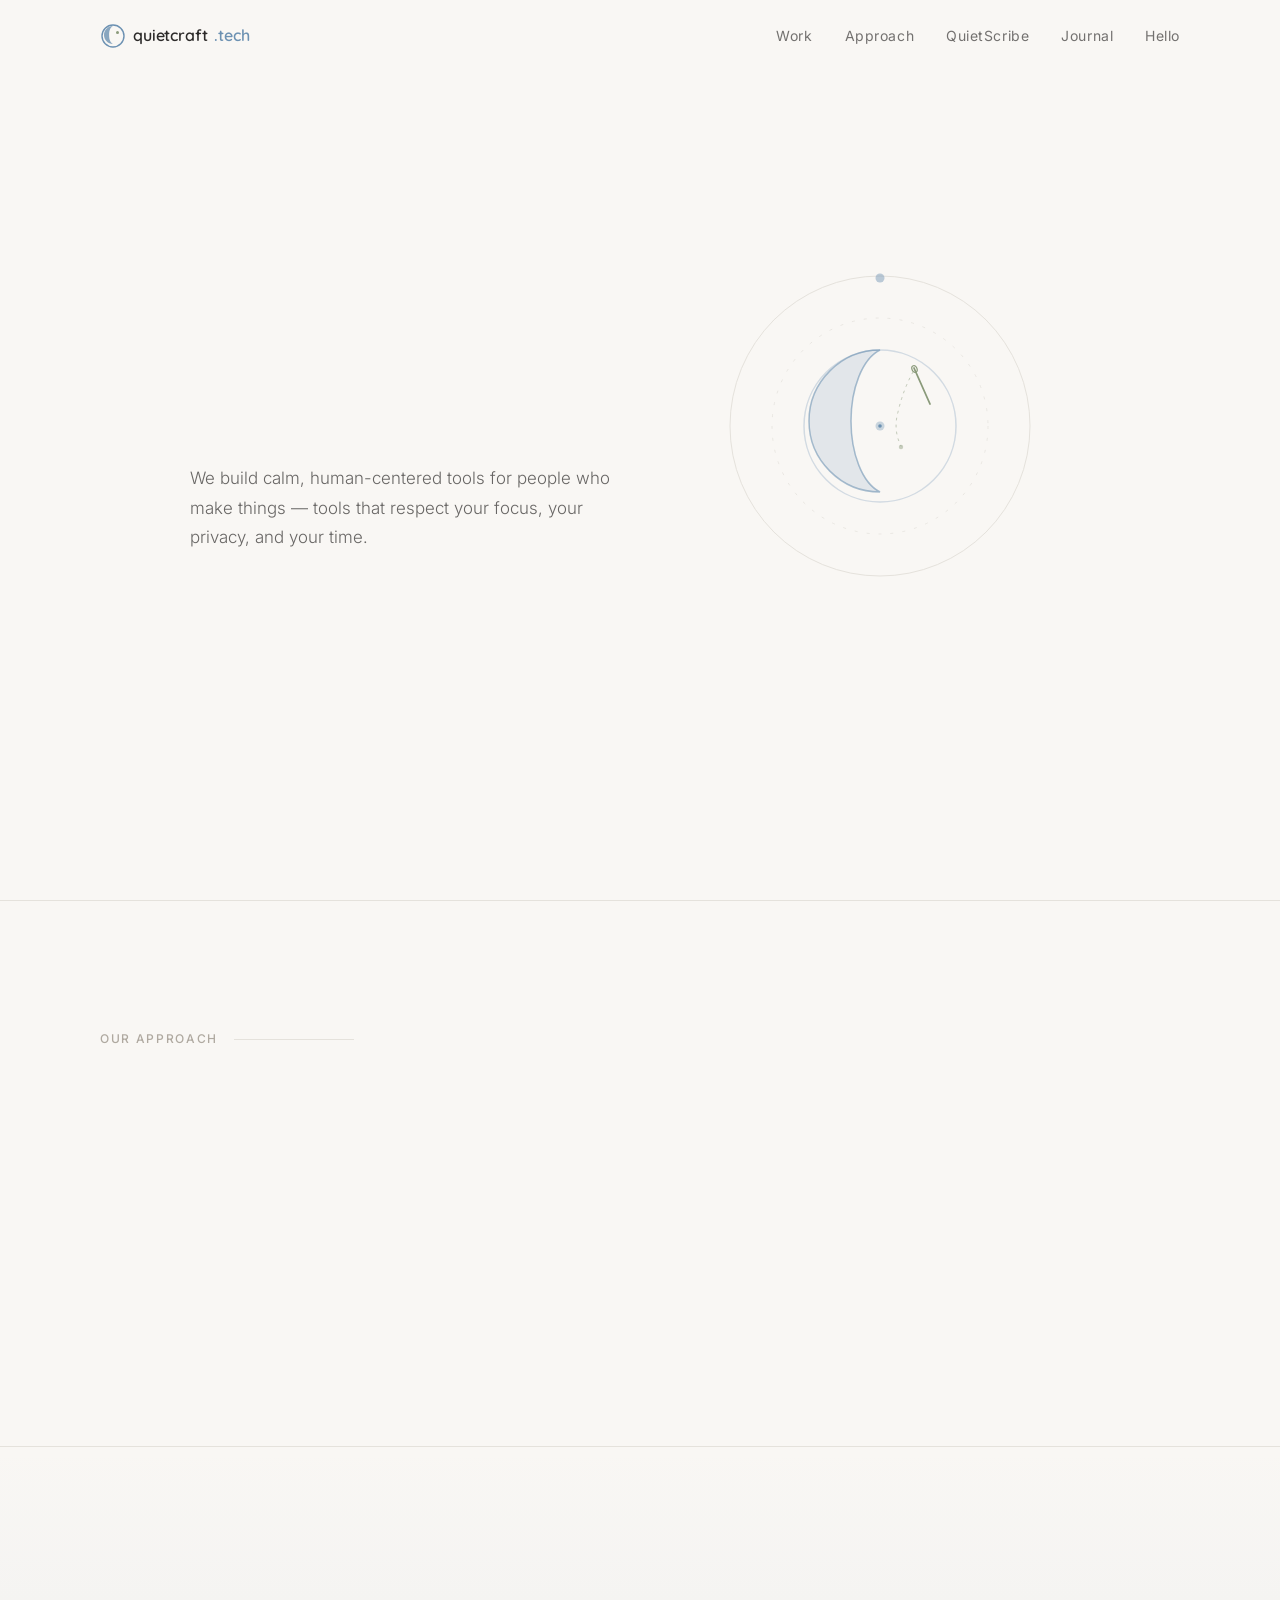
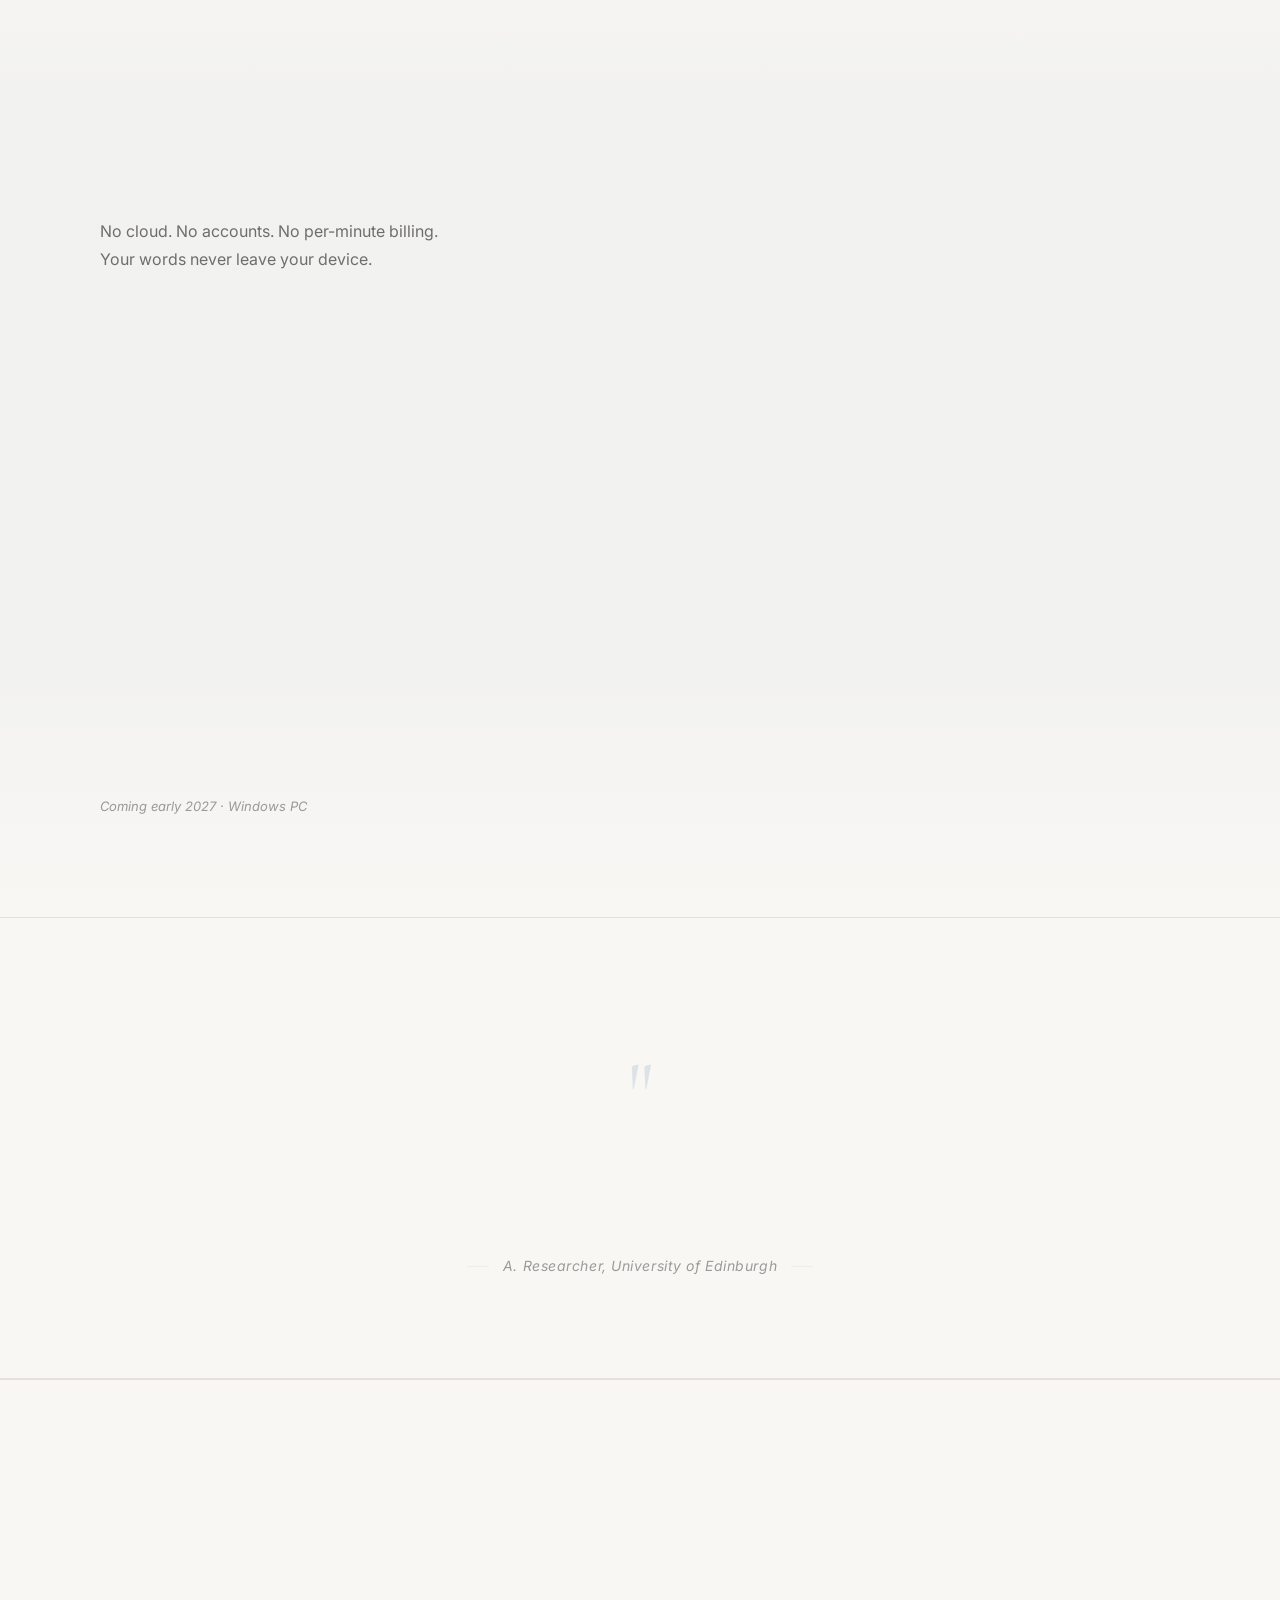
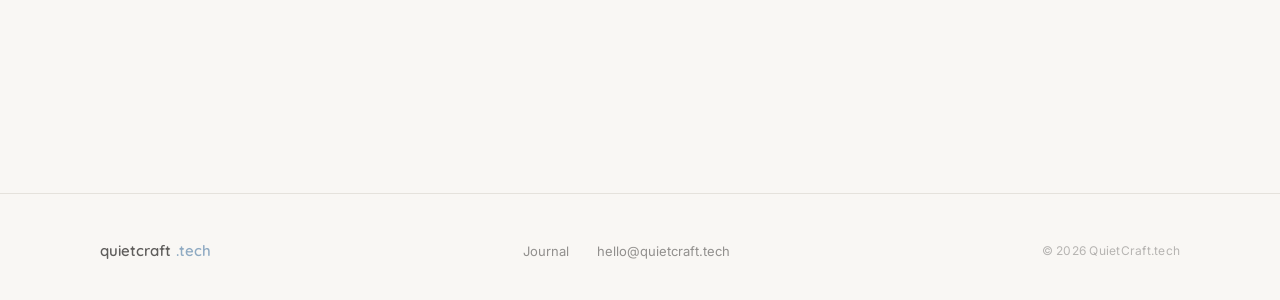
==== index.html @ 8393d5da "Initial Commit Signed-off-by: Shafquat Mahbub <mahbub.shafquat@gmail.com>" ====
<!DOCTYPE html>
<html lang="en">
<head>
  <meta charset="UTF-8">
  <meta name="viewport" content="width=device-width, initial-scale=1.0">
  <title>QuietCraft.tech — Quiet software, carefully made.</title>
  <meta name="description" content="QuietCraft builds calm, human-centered software tools. QuietScribe is our offline transcription app for privacy-focused professionals — lawyers, journalists, researchers.">
  <meta name="theme-color" content="#F9F7F4">

  <link rel="stylesheet" href="css/main.css">

  <style>
    /* ── Hero ──────────────────────────────────────── */
    .hero {
      min-height: 100svh;
      display: flex;
      align-items: center;
      padding-top: 80px;
      padding-bottom: var(--section-pad);
    }
    .hero-inner {
      display: grid;
      grid-template-columns: 1fr 1fr;
      gap: 60px;
      align-items: center;
    }
    .hero-text { max-width: 520px; }

    .hero-eyebrow {
      font-size: 0.8rem;
      font-weight: 500;
      letter-spacing: 0.13em;
      text-transform: uppercase;
      color: var(--accent-green);
      margin-bottom: 22px;
      display: flex;
      align-items: center;
      gap: 12px;
    }
    .hero-eyebrow::before {
      content: '';
      display: block;
      width: 26px;
      height: 1px;
      background: var(--accent-green);
    }
    .hero-headline {
      font-family: var(--font-head);
      font-size: clamp(2.8rem, 5vw, 4.4rem);
      font-weight: 300;
      line-height: 1.1;
      letter-spacing: -0.015em;
      margin-bottom: 22px;
    }
    .hero-headline em { font-style: italic; color: var(--accent-blue); }
    .hero-subhead {
      font-size: 1.0625rem;
      font-weight: 300;
      line-height: 1.75;
      opacity: 0.7;
      margin-bottom: 44px;
      max-width: 420px;
    }

    /* Hero visual */
    .hero-visual {
      display: flex;
      justify-content: center;
      align-items: center;
    }
    .logo-anim { width: 340px; height: 340px; }

    /* Animations */
    .anim-orbit  { animation: qc-orbit   18s linear     infinite; transform-origin: 170px 170px; }
    .anim-breathe{ animation: qc-breathe  6s ease-in-out infinite; transform-origin: 170px 170px; }
    .anim-float  { animation: qc-float    4s ease-in-out infinite; }

    @keyframes qc-orbit   { to { transform: rotate(360deg); } }
    @keyframes qc-breathe { 0%,100% { transform: scale(1);    opacity: 0.9; }
                            50%     { transform: scale(1.04); opacity: 1;   } }
    @keyframes qc-float   { 0%,100% { transform: translateY(0);   }
                            50%     { transform: translateY(-9px); } }

    @media (max-width: 920px) {
      .hero-inner     { grid-template-columns: 1fr; text-align: center; }
      .hero-text      { max-width: 100%; margin: 0 auto; }
      .hero-eyebrow   { justify-content: center; }
      .hero-subhead   { max-width: 100%; margin-left: auto; margin-right: auto; }
      .hero-visual    { order: -1; }
      .logo-anim      { width: 220px; height: 220px; }
    }

    /* ── Philosophy ─────────────────────────────── */
    .philosophy       { padding: var(--section-pad) 0; }
    .philosophy-grid  {
      display: grid;
      grid-template-columns: repeat(3, 1fr);
      gap: 60px;
    }
    .philo-item  { display: flex; flex-direction: column; gap: 18px; }
    .philo-icon  { width: 40px; height: 40px; }
    .philo-title {
      font-family: var(--font-head);
      font-size: 1.5rem;
      font-weight: 400;
      line-height: 1.2;
    }
    .philo-text  { font-size: 0.9375rem; line-height: 1.8; opacity: 0.68; }

    @media (max-width: 768px) {
      .philosophy-grid { grid-template-columns: 1fr; gap: 48px; }
    }

    /* ── Product — QuietScribe ──────────────────── */
    .product {
      padding: var(--section-pad) 0;
      background: linear-gradient(180deg, transparent,
                  rgba(108,145,178,0.05) 25%, rgba(108,145,178,0.05) 75%, transparent);
    }
    .product-inner {
      display: grid;
      grid-template-columns: 1fr 1fr;
      gap: 80px;
      align-items: start;
    }

    .product-badge {
      display: inline-flex;
      align-items: center;
      gap: 8px;
      font-size: 0.75rem;
      font-weight: 500;
      letter-spacing: 0.12em;
      text-transform: uppercase;
      color: var(--accent-blue);
      margin-bottom: 18px;
    }
    .badge-dot {
      width: 6px; height: 6px;
      border-radius: 50%;
      background: var(--accent-blue);
      animation: badge-pulse 2.5s ease-in-out infinite;
    }
    @keyframes badge-pulse {
      0%,100% { opacity:1; transform:scale(1);   }
      50%      { opacity:0.4; transform:scale(0.7); }
    }

    .product-headline {
      font-family: var(--font-head);
      font-size: clamp(1.9rem, 3.5vw, 3rem);
      font-weight: 400;
      line-height: 1.14;
      letter-spacing: -0.01em;
      margin-bottom: 16px;
    }
    .product-headline em { font-style: italic; color: var(--accent-blue); }

    .product-subhead {
      font-size: 1rem;
      line-height: 1.75;
      opacity: 0.66;
      margin-bottom: 30px;
    }

    /* Price block */
    .price-block {
      display: inline-flex;
      align-items: baseline;
      gap: 6px;
      padding: 12px 20px;
      border: 1px solid var(--border);
      background: white;
      margin-bottom: 36px;
    }
    .price-amount {
      font-family: var(--font-head);
      font-size: 2.5rem;
      font-weight: 500;
      line-height: 1;
    }
    .price-once  { font-size: 0.8125rem; opacity: 0.5; }
    .price-divider {
      width: 1px; height: 26px;
      background: var(--border);
      align-self: center;
      margin: 0 4px;
    }
    .price-unlimited { font-size: 0.8125rem; color: var(--accent-green); font-weight: 500; }

    /* Features list */
    .features-list  { display: flex; flex-direction: column; gap: 11px; margin-bottom: 40px; }
    .feature-item   {
      display: flex;
      align-items: flex-start;
      gap: 13px;
      font-size: 0.9375rem;
      line-height: 1.55;
      opacity: 0.8;
    }
    .feature-item::before {
      content: '';
      display: block;
      width: 18px; height: 18px; min-width: 18px;
      margin-top: 1px;
      background-image: url("data:image/svg+xml,%3Csvg viewBox='0 0 18 18' fill='none' xmlns='http://www.w3.org/2000/svg'%3E%3Ccircle cx='9' cy='9' r='8' stroke='%238A9A7A' stroke-width='1.2'/%3E%3Cpath d='M5.5 9L8 11.5L12.5 7' stroke='%238A9A7A' stroke-width='1.2' stroke-linecap='round' stroke-linejoin='round'/%3E%3C/svg%3E");
      background-size: contain;
      background-repeat: no-repeat;
    }

    /* CTA */
    .product-cta {
      display: inline-flex;
      align-items: center;
      gap: 10px;
      font-family: var(--font-body);
      font-size: 0.9375rem;
      font-weight: 500;
      letter-spacing: 0.02em;
      color: white;
      background: var(--accent-blue);
      border: 1.5px solid var(--accent-blue);
      padding: 14px 30px;
      cursor: pointer;
      transition: background 0.3s, box-shadow 0.3s, transform 0.2s;
    }
    .product-cta:hover {
      background: #5a7d9e;
      border-color: #5a7d9e;
      box-shadow: 0 6px 24px rgba(108,145,178,0.32);
      transform: translateY(-1px);
    }
    .product-status {
      margin-top: 14px;
      font-size: 0.8125rem;
      opacity: 0.45;
      font-style: italic;
    }

    /* Right column visual */
    .product-visual { display: flex; flex-direction: column; gap: 20px; }

    .mic-wrap { text-align: center; padding: 20px 0 8px; }

    /* App window mockup */
    .mockup-window {
      background: white;
      border: 1px solid var(--border);
      box-shadow: 0 2px 4px rgba(0,0,0,0.04), 0 20px 56px rgba(0,0,0,0.06);
      overflow: hidden;
      transition: box-shadow 0.4s;
    }
    .mockup-window:hover {
      box-shadow: 0 4px 8px rgba(0,0,0,0.05), 0 28px 72px rgba(0,0,0,0.1);
    }
    .mockup-bar {
      display: flex;
      align-items: center;
      gap: 7px;
      padding: 11px 15px;
      border-bottom: 1px solid var(--border);
      background: var(--bg);
    }
    .mdot { width: 10px; height: 10px; border-radius: 50%; }
    .mdot-r { background: #F4C4BD; }
    .mdot-y { background: #F4DCBD; }
    .mdot-g { background: #C4D9BD; }
    .mbar-title { font-size: 0.75rem; opacity: 0.45; margin: 0 auto; letter-spacing: 0.02em; }
    .mockup-body { padding: 28px; }
    .dropzone {
      border: 1.5px dashed var(--border);
      padding: 32px 16px;
      text-align: center;
      display: flex;
      flex-direction: column;
      align-items: center;
      gap: 9px;
      transition: border-color 0.3s, background 0.3s;
      cursor: default;
    }
    .dropzone:hover {
      border-color: var(--accent-blue);
      background: rgba(108,145,178,0.03);
    }
    .dz-label { font-size: 0.875rem; opacity: 0.48; }
    .dz-sub   { font-size: 0.75rem; opacity: 0.32; }
    .file-queue { margin-top: 14px; display: flex; flex-direction: column; gap: 7px; }
    .file-row {
      display: flex;
      align-items: center;
      gap: 11px;
      padding: 9px 11px;
      background: var(--bg);
      border: 1px solid var(--border);
    }
    .ficon { width: 26px; height: 26px; border-radius: 3px; flex-shrink: 0; }
    .fname { font-size: 0.8rem; opacity: 0.68; flex: 1; }
    .fstat { font-size: 0.75rem; }
    .fstat-done   { color: var(--accent-green); }
    .fstat-active { color: var(--accent-blue); }
    .fstat-queue  { color: var(--hover); }

    .for-whom-box {
      padding: 18px 22px;
      border: 1px solid var(--border);
      background: white;
    }
    .for-whom-label {
      font-size: 0.72rem;
      font-weight: 500;
      letter-spacing: 0.1em;
      text-transform: uppercase;
      color: var(--hover);
      margin-bottom: 9px;
    }
    .for-whom-text { font-size: 0.9rem; line-height: 1.7; opacity: 0.68; }

    @media (max-width: 920px) {
      .product-inner  { grid-template-columns: 1fr; gap: 56px; }
      .product-visual { order: -1; }
    }

    /* ── Testimonial ─────────────────────────────── */
    .testimonial       { padding: var(--section-pad) 0; text-align: center; }
    .testimonial-inner { max-width: 700px; margin: 0 auto; }
    .tq-open {
      font-family: var(--font-head);
      font-size: 5.5rem;
      line-height: 0.45;
      color: var(--accent-blue);
      opacity: 0.2;
      display: block;
      margin-bottom: 8px;
    }
    .tq-quote {
      font-family: var(--font-head);
      font-size: clamp(1.5rem, 3.2vw, 2.25rem);
      font-weight: 300;
      font-style: italic;
      line-height: 1.45;
      letter-spacing: 0.01em;
      margin-bottom: 28px;
    }
    .tq-attr {
      font-size: 0.875rem;
      opacity: 0.45;
      letter-spacing: 0.04em;
      display: flex;
      align-items: center;
      justify-content: center;
      gap: 14px;
    }
    .tq-attr::before, .tq-attr::after {
      content: '';
      display: block;
      width: 22px;
      height: 1px;
      background: var(--border);
    }

    /* ── Waitlist section ────────────────────────── */
    .waitlist { padding: var(--section-pad) 0; border-top: 1px solid var(--border); }
    .waitlist-inner {
      display: grid;
      grid-template-columns: 1fr 1fr;
      gap: 80px;
      align-items: center;
    }
    .waitlist-headline {
      font-family: var(--font-head);
      font-size: clamp(1.8rem, 3vw, 2.7rem);
      font-weight: 400;
      line-height: 1.18;
      margin-bottom: 14px;
    }
    .waitlist-sub { font-size: 0.9375rem; line-height: 1.75; opacity: 0.62; }

    .waitlist-form { display: flex; flex-direction: column; gap: 11px; }
    .form-row      { display: flex; }
    .wl-input {
      flex: 1;
      font-family: var(--font-body);
      font-size: 0.9375rem;
      padding: 13px 18px;
      border: 1.5px solid var(--border);
      border-right: none;
      background: white;
      color: var(--text);
      outline: none;
      transition: border-color 0.3s;
      -webkit-appearance: none;
    }
    .wl-input::placeholder { color: var(--hover); }
    .wl-input:focus        { border-color: var(--accent-blue); }
    .wl-btn {
      font-family: var(--font-body);
      font-size: 0.9375rem;
      font-weight: 500;
      letter-spacing: 0.02em;
      padding: 13px 22px;
      background: var(--text);
      color: var(--bg);
      border: 1.5px solid var(--text);
      cursor: pointer;
      white-space: nowrap;
      transition: background 0.3s, border-color 0.3s;
    }
    .wl-btn:hover { background: var(--accent-blue); border-color: var(--accent-blue); }
    .form-note    { font-size: 0.8125rem; opacity: 0.42; font-style: italic; }

    @media (max-width: 768px) {
      .waitlist-inner { grid-template-columns: 1fr; gap: 36px; }
      .form-row       { flex-direction: column; }
      .wl-input       { border-right: 1.5px solid var(--border); border-bottom: none; }
    }

    /* ── Modal ───────────────────────────────────── */
    .modal-overlay {
      position: fixed;
      inset: 0;
      background: rgba(44, 42, 41, 0.52);
      backdrop-filter: blur(5px);
      -webkit-backdrop-filter: blur(5px);
      z-index: 2000;
      display: flex;
      align-items: center;
      justify-content: center;
      padding: 20px;
      opacity: 0;
      pointer-events: none;
      transition: opacity 0.3s ease;
    }
    .modal-overlay.open { opacity: 1; pointer-events: all; }

    .modal {
      background: var(--bg);
      border: 1px solid var(--border);
      max-width: 480px;
      width: 100%;
      padding: 48px;
      position: relative;
      box-shadow: 0 8px 48px rgba(0,0,0,0.14);
      transform: translateY(18px) scale(0.98);
      transition: transform 0.35s cubic-bezier(0.16, 1, 0.3, 1);
    }
    .modal-overlay.open .modal { transform: translateY(0) scale(1); }

    .modal-close {
      position: absolute;
      top: 18px; right: 18px;
      background: none; border: none;
      cursor: pointer;
      width: 32px; height: 32px;
      display: flex; align-items: center; justify-content: center;
      color: var(--hover);
      transition: color 0.2s;
    }
    .modal-close:hover { color: var(--text); }

    .modal-title {
      font-family: var(--font-head);
      font-size: 2rem;
      font-weight: 400;
      line-height: 1.15;
      margin-bottom: 10px;
    }
    .modal-sub  { font-size: 0.9rem; line-height: 1.72; opacity: 0.62; margin-bottom: 30px; }
    .modal-form { display: flex; flex-direction: column; gap: 11px; }
    .modal-input {
      font-family: var(--font-body);
      font-size: 0.9375rem;
      padding: 13px 17px;
      border: 1.5px solid var(--border);
      background: white;
      color: var(--text);
      outline: none;
      width: 100%;
      transition: border-color 0.3s;
      -webkit-appearance: none;
    }
    .modal-input::placeholder { color: var(--hover); }
    .modal-input:focus        { border-color: var(--accent-blue); }
    .modal-btn {
      font-family: var(--font-body);
      font-size: 0.9375rem;
      font-weight: 500;
      padding: 14px 24px;
      background: var(--accent-blue);
      color: white;
      border: none;
      cursor: pointer;
      width: 100%;
      transition: background 0.3s, box-shadow 0.3s;
    }
    .modal-btn:hover { background: #5a7d9e; box-shadow: 0 4px 20px rgba(108,145,178,0.3); }
    .modal-note { font-size: 0.8125rem; opacity: 0.38; text-align: center; font-style: italic; }
  </style>
</head>
<body>

<a href="#main" class="skip-link">Skip to main content</a>

<!-- ══ NAVIGATION ══════════════════════════════════════ -->
<nav class="nav" id="nav" role="navigation" aria-label="Main navigation">
  <div class="container">
    <div class="nav-inner">

      <a href="index.html" class="nav-logo" aria-label="QuietCraft.tech — home">
        <svg class="logo-icon" viewBox="0 0 26 26" fill="none" aria-hidden="true">
          <circle cx="13" cy="13" r="11" stroke="#6C91B2" stroke-width="1.4"/>
          <path d="M13 3C8.03 3 4 7.03 4 12S8.03 21 13 21C10.7 19.6 9.1 17.2 9.1 12C9.1 6.8 10.7 4.4 13 3Z"
                fill="#6C91B2" opacity="0.8"/>
          <circle cx="17.5" cy="9.5" r="1.5" fill="#8A9A7A"/>
        </svg>
        quietcraft<span class="logo-dot"> .tech</span>
      </a>

      <ul class="nav-links" role="list">
        <li><a href="#quietscribe">Work</a></li>
        <li><a href="#approach">Approach</a></li>
        <li><a href="#quietscribe">QuietScribe</a></li>
        <li><a href="blog/">Journal</a></li>
        <li><a href="mailto:hello@quietcraft.tech">Hello</a></li>
      </ul>

      <button class="hamburger" id="hamburger"
              aria-label="Open navigation" aria-expanded="false">
        <span></span><span></span><span></span>
      </button>
    </div>
  </div>
</nav>

<div class="mobile-menu" id="mobile-menu"
     role="dialog" aria-label="Navigation menu" aria-modal="true">
  <a href="#quietscribe">Work</a>
  <a href="#approach">Approach</a>
  <a href="#quietscribe">QuietScribe</a>
  <a href="blog/">Journal</a>
  <a href="mailto:hello@quietcraft.tech">Hello</a>
</div>

<!-- ══ MAIN CONTENT ════════════════════════════════════ -->
<main id="main">

  <!-- ── HERO ──────────────────────────────────────── -->
  <section class="hero" aria-labelledby="hero-headline">
    <div class="container">
      <div class="hero-inner">

        <div class="hero-text">
          <p class="hero-eyebrow reveal">A small software studio</p>
          <h1 class="hero-headline reveal reveal-delay-1" id="hero-headline">
            Quiet software,<br><em>carefully made.</em>
          </h1>
          <p class="hero-subhead reveal reveal-delay-2">
            We build calm, human-centered tools for people who make things —
            tools that respect your focus, your privacy, and your time.
          </p>
          <a href="#quietscribe" class="btn-outline reveal reveal-delay-3"
             aria-label="See QuietScribe, our offline transcription tool">
            See QuietScribe
            <svg viewBox="0 0 16 16" fill="none" aria-hidden="true">
              <path d="M3 8H13M9 4L13 8L9 12"
                    stroke="currentColor" stroke-width="1.4"
                    stroke-linecap="round" stroke-linejoin="round"/>
            </svg>
          </a>
        </div>

        <div class="hero-visual" aria-hidden="true">
          <svg class="logo-anim" viewBox="0 0 340 340" fill="none">
            <!-- Outer ring -->
            <circle cx="170" cy="170" r="150" stroke="#E5E2DC" stroke-width="1"/>
            <!-- Orbiting dot -->
            <g class="anim-orbit">
              <circle cx="170" cy="22" r="4.5" fill="#6C91B2" opacity="0.45"/>
            </g>
            <!-- Dashed inner ring -->
            <circle cx="170" cy="170" r="108" stroke="#E5E2DC" stroke-width="0.75"
                    stroke-dasharray="3 9"/>
            <!-- Crescent — breathing -->
            <g class="anim-breathe">
              <circle cx="170" cy="170" r="76" fill="none" stroke="#6C91B2"
                      stroke-width="1.5" opacity="0.28"/>
              <path d="M170 94C131 94 99 126 99 165C99 204 131 236 170 236
                       C152 227 141 197 141 165C141 133 152 103 170 94Z"
                    fill="#6C91B2" opacity="0.16"/>
              <path d="M170 94C131 94 99 126 99 165C99 204 131 236 170 236
                       C152 227 141 197 141 165C141 133 152 103 170 94Z"
                    fill="none" stroke="#6C91B2" stroke-width="1.5" opacity="0.58"/>
            </g>
            <!-- Needle + thread — floating -->
            <g class="anim-float" style="transform-origin: 210px 128px">
              <line x1="204" y1="112" x2="220" y2="148"
                    stroke="#8A9A7A" stroke-width="1.8" stroke-linecap="round"/>
              <ellipse cx="204.5" cy="113" rx="2.5" ry="3.5" fill="none"
                       stroke="#8A9A7A" stroke-width="1.2"
                       transform="rotate(-22 204.5 113)"/>
              <path d="M203 116 Q193 134 188 156 Q183 174 191 190"
                    stroke="#8A9A7A" stroke-width="0.9" stroke-linecap="round"
                    fill="none" stroke-dasharray="2 5" opacity="0.55"/>
              <circle cx="191" cy="191" r="2.2" fill="#8A9A7A" opacity="0.45"/>
            </g>
            <!-- Centre -->
            <circle cx="170" cy="170" r="4.5" fill="#6C91B2" opacity="0.35"/>
            <circle cx="170" cy="170" r="1.8" fill="#6C91B2"/>
          </svg>
        </div>

      </div>
    </div>
  </section>

  <div class="section-divider"></div>

  <!-- ── PHILOSOPHY / APPROACH ─────────────────────── -->
  <section class="philosophy" id="approach" aria-labelledby="philosophy-label">
    <div class="container">
      <p class="section-label" id="philosophy-label">Our approach</p>
      <div class="philosophy-grid">

        <article class="philo-item reveal">
          <svg class="philo-icon" viewBox="0 0 40 40" fill="none" aria-hidden="true">
            <path d="M32 8C28 12 20 14 16 22C14 26 13 31 13 31"
                  stroke="#8A9A7A" stroke-width="1.4" stroke-linecap="round"/>
            <path d="M32 8C24 10 18 18 14 28"
                  stroke="#8A9A7A" stroke-width="1.4" stroke-linecap="round" opacity="0.38"/>
            <path d="M22 16L16 22" stroke="#8A9A7A" stroke-width="1" stroke-linecap="round" opacity="0.5"/>
            <path d="M26 13L19 25" stroke="#8A9A7A" stroke-width="1" stroke-linecap="round" opacity="0.5"/>
            <path d="M19 20L13 31" stroke="#8A9A7A" stroke-width="1.2" stroke-linecap="round" opacity="0.55"/>
          </svg>
          <h2 class="philo-title">Gentle process</h2>
          <p class="philo-text">
            We build at a measured pace — no crunch, no hype cycles.
            Good software takes time to get right, and we'd rather
            ship something careful than something fast.
          </p>
        </article>

        <article class="philo-item reveal reveal-delay-1">
          <svg class="philo-icon" viewBox="0 0 40 40" fill="none" aria-hidden="true">
            <rect x="8" y="22" width="18" height="6" rx="2"
                  stroke="#8A9A7A" stroke-width="1.4"/>
            <rect x="20" y="10" width="10" height="8" rx="3"
                  stroke="#8A9A7A" stroke-width="1.4"/>
            <line x1="16" y1="22" x2="20" y2="14"
                  stroke="#8A9A7A" stroke-width="1.4" stroke-linecap="round"/>
          </svg>
          <h2 class="philo-title">Honest craft</h2>
          <p class="philo-text">
            Software that feels good in your hands — not clever for its own sake.
            Every interaction is considered. Every feature earns its place.
            Nothing is added to impress.
          </p>
        </article>

        <article class="philo-item reveal reveal-delay-2">
          <svg class="philo-icon" viewBox="0 0 40 40" fill="none" aria-hidden="true">
            <line x1="20" y1="32" x2="20" y2="18"
                  stroke="#8A9A7A" stroke-width="1.4" stroke-linecap="round"/>
            <path d="M20 22C20 22 14 20 13 14C13 14 19 12 22 18"
                  stroke="#8A9A7A" stroke-width="1.3" stroke-linecap="round"
                  stroke-linejoin="round" fill="none"/>
            <path d="M20 18C20 18 23 14 28 14C28 14 28 20 22 22"
                  stroke="#8A9A7A" stroke-width="1.3" stroke-linecap="round"
                  stroke-linejoin="round" fill="none"/>
            <path d="M16 32 Q20 30 24 32"
                  stroke="#8A9A7A" stroke-width="1.2" stroke-linecap="round"
                  fill="none" opacity="0.4"/>
          </svg>
          <h2 class="philo-title">Steady growth</h2>
          <p class="philo-text">
            Sustainable tools for sustainable work. We're not chasing growth
            at any cost — we're building something we're proud of, for people
            who value quality over noise.
          </p>
        </article>

      </div>
    </div>
  </section>

  <div class="section-divider"></div>

  <!-- ── QUIETSCRIBE ───────────────────────────────── -->
  <section class="product" id="quietscribe" aria-labelledby="product-headline">
    <div class="container">
      <div class="product-inner">

        <!-- Left: text -->
        <div class="product-text">
          <p class="product-badge reveal">
            <span class="badge-dot" aria-hidden="true"></span>
            Featured product · In development
          </p>
          <h2 class="product-headline reveal reveal-delay-1" id="product-headline">
            QuietScribe —<br><em>Offline transcription<br>for private conversations.</em>
          </h2>
          <p class="product-subhead reveal reveal-delay-2">
            No cloud. No accounts. No per-minute billing.<br>
            Your words never leave your device.
          </p>
          <div class="price-block reveal reveal-delay-2"
               aria-label="Price: $79 one-time, unlimited hours forever">
            <span class="price-amount">$79</span>
            <span class="price-once">one-time</span>
            <span class="price-divider" aria-hidden="true"></span>
            <span class="price-unlimited">Unlimited hours, forever</span>
          </div>
          <ul class="features-list reveal reveal-delay-3" aria-label="QuietScribe features">
            <li class="feature-item">100% offline — runs on your Windows PC, nothing uploaded anywhere</li>
            <li class="feature-item">Powered by whisper.cpp — small, medium &amp; large-v3 models (GPU + CPU)</li>
            <li class="feature-item">Speaker diarization — Speaker 1 &amp; 2, renameable to real names</li>
            <li class="feature-item">Synced transcript editor — click any sentence to jump in the audio</li>
            <li class="feature-item">Export to DOCX, TXT, SRT, VTT, and CSV with timestamps &amp; labels</li>
            <li class="feature-item">Batch queue — drop many files at once and walk away</li>
          </ul>
          <button class="product-cta reveal reveal-delay-3"
                  id="open-modal" aria-haspopup="dialog">
            Join the quiet waitlist
          </button>
          <p class="product-status reveal">Coming early 2027 · Windows PC</p>
        </div>

        <!-- Right: visual -->
        <div class="product-visual reveal reveal-delay-2" aria-label="QuietScribe illustration and app preview">

          <!-- Microphone + lock illustration -->
          <div class="mic-wrap">
            <svg viewBox="0 0 180 200" fill="none"
                 style="width:130px; margin:0 auto;"
                 role="img" aria-label="Microphone with privacy lock icon">
              <!-- Mic body -->
              <rect x="68" y="20" width="44" height="80" rx="22"
                    fill="#EEF3F8" stroke="#6C91B2" stroke-width="2"/>
              <line x1="80" y1="50" x2="100" y2="50" stroke="#6C91B2"
                    stroke-width="1.2" opacity="0.38" stroke-linecap="round"/>
              <line x1="78" y1="62" x2="102" y2="62" stroke="#6C91B2"
                    stroke-width="1.2" opacity="0.38" stroke-linecap="round"/>
              <line x1="80" y1="74" x2="100" y2="74" stroke="#6C91B2"
                    stroke-width="1.2" opacity="0.38" stroke-linecap="round"/>
              <!-- Arm + post + base -->
              <path d="M90 100 C55 100 44 80 44 60"
                    stroke="#6C91B2" stroke-width="2" stroke-linecap="round" fill="none"/>
              <path d="M90 100 C125 100 136 80 136 60"
                    stroke="#6C91B2" stroke-width="2" stroke-linecap="round" fill="none"/>
              <line x1="90" y1="100" x2="90" y2="148"
                    stroke="#6C91B2" stroke-width="2" stroke-linecap="round"/>
              <path d="M60 148 Q90 156 120 148"
                    stroke="#6C91B2" stroke-width="2.5" stroke-linecap="round" fill="none"/>
              <!-- Lock -->
              <rect x="108" y="26" width="36" height="28" rx="5"
                    fill="#F9F7F4" stroke="#8A9A7A" stroke-width="1.8"/>
              <path d="M116 26V20C116 14 132 14 132 20V26"
                    stroke="#8A9A7A" stroke-width="1.8" fill="none" stroke-linecap="round"/>
              <circle cx="126" cy="39" r="3.8" fill="#8A9A7A" opacity="0.6"/>
              <rect x="124.5" y="41" width="3" height="5" rx="1"
                    fill="#8A9A7A" opacity="0.6"/>
            </svg>
          </div>

          <!-- App mockup window -->
          <div class="mockup-window" role="img"
               aria-label="QuietScribe interface showing drag-and-drop and file queue">
            <div class="mockup-bar" aria-hidden="true">
              <span class="mdot mdot-r"></span>
              <span class="mdot mdot-y"></span>
              <span class="mdot mdot-g"></span>
              <span class="mbar-title">QuietScribe</span>
            </div>
            <div class="mockup-body" aria-hidden="true">
              <div class="dropzone">
                <svg width="26" height="26" viewBox="0 0 26 26" fill="none">
                  <rect x="3" y="5" width="20" height="16" rx="3"
                        stroke="#AFA9A0" stroke-width="1.4"/>
                  <path d="M9 13H17M13 9V17" stroke="#AFA9A0"
                        stroke-width="1.4" stroke-linecap="round"/>
                </svg>
                <p class="dz-label">Drop audio or video files here</p>
                <p class="dz-sub">MP3, WAV, MP4, M4A, FLAC &amp; more</p>
              </div>
              <div class="file-queue">
                <div class="file-row">
                  <div class="ficon" style="background:rgba(108,145,178,0.14)"></div>
                  <span class="fname">interview_dr_chen.mp3</span>
                  <span class="fstat fstat-done">✓ Done</span>
                </div>
                <div class="file-row">
                  <div class="ficon" style="background:rgba(138,154,122,0.2)"></div>
                  <span class="fname">focus_group_may.wav</span>
                  <span class="fstat fstat-active">Transcribing…</span>
                </div>
                <div class="file-row">
                  <div class="ficon" style="background:rgba(175,169,160,0.1)"></div>
                  <span class="fname">client_session_3.m4a</span>
                  <span class="fstat fstat-queue">Queued</span>
                </div>
              </div>
            </div>
          </div>

          <div class="for-whom-box">
            <p class="for-whom-label">Made for</p>
            <p class="for-whom-text">
              Journalists · Qualitative researchers · PhD students ·
              Lawyers &amp; paralegals · Therapists · HR investigators
            </p>
          </div>

        </div>
      </div>
    </div>
  </section>

  <div class="section-divider"></div>

  <!-- ── TESTIMONIAL ───────────────────────────────── -->
  <section class="testimonial" aria-label="Testimonial">
    <div class="container">
      <div class="testimonial-inner">
        <span class="tq-open reveal" aria-hidden="true">"</span>
        <blockquote>
          <p class="tq-quote reveal reveal-delay-1">
            QuietCraft's tools don't yell at me. They just work,
            quietly and beautifully.
          </p>
          <footer>
            <cite class="tq-attr reveal reveal-delay-2">
              A. Researcher, University of Edinburgh
            </cite>
          </footer>
        </blockquote>
      </div>
    </div>
  </section>

  <div class="section-divider"></div>

  <!-- ── WAITLIST ──────────────────────────────────── -->
  <section class="waitlist" id="waitlist" aria-labelledby="waitlist-headline">
    <div class="container">
      <div class="waitlist-inner">

        <div class="reveal">
          <h2 class="waitlist-headline" id="waitlist-headline">
            Be the first to hear<br>about QuietScribe.
          </h2>
          <p class="waitlist-sub">
            We'll write only when there's something real to share — a launch date,
            a beta invite, or a meaningful update. No newsletters. No noise.
          </p>
        </div>

        <div class="reveal reveal-delay-2">
          <form class="waitlist-form" id="waitlist-form"
                data-netlify="true" name="waitlist">
            <input type="hidden" name="form-name" value="waitlist">
            <div class="form-row">
              <label for="wl-email" class="sr-only">Email address</label>
              <input class="wl-input" type="email" id="wl-email" name="email"
                     placeholder="your@email.com"
                     required autocomplete="email" aria-required="true">
              <button class="wl-btn" type="submit">Notify Me</button>
            </div>
            <p class="form-note">No spam. Unsubscribe any time. We respect your inbox.</p>
          </form>
        </div>

      </div>
    </div>
  </section>

</main>

<!-- ══ FOOTER ══════════════════════════════════════════ -->
<footer class="footer" role="contentinfo">
  <div class="container">
    <div class="footer-inner">
      <a href="index.html" class="footer-logo" aria-label="QuietCraft.tech home">
        quietcraft<span class="logo-dot"> .tech</span>
      </a>
      <nav class="footer-links" aria-label="Footer navigation">
        <a href="blog/">Journal</a>
        <a href="mailto:hello@quietcraft.tech">hello@quietcraft.tech</a>
      </nav>
      <p class="footer-copy">© 2026 QuietCraft.tech</p>
    </div>
  </div>
</footer>

<!-- ══ MODAL — Waitlist ═════════════════════════════════ -->
<div class="modal-overlay" id="modal-overlay"
     role="dialog" aria-modal="true"
     aria-labelledby="modal-title" aria-hidden="true">
  <div class="modal">
    <button class="modal-close" id="modal-close" aria-label="Close">
      <svg width="18" height="18" viewBox="0 0 18 18" fill="none" aria-hidden="true">
        <path d="M4 4L14 14M14 4L4 14"
              stroke="currentColor" stroke-width="1.5" stroke-linecap="round"/>
      </svg>
    </button>
    <h2 class="modal-title" id="modal-title">Join the quiet waitlist</h2>
    <p class="modal-sub">
      We're building QuietScribe for people who need private transcription without
      compromise. Leave your email and we'll reach out when it's ready.
    </p>
    <form class="modal-form" id="modal-form"
          data-netlify="true" name="waitlist">
      <input type="hidden" name="form-name" value="waitlist">
      <label for="modal-email" class="sr-only">Email address</label>
      <input class="modal-input" type="email" id="modal-email" name="email"
             placeholder="your@email.com"
             required autocomplete="email" aria-required="true">
      <button class="modal-btn" type="submit">
        Send me a note when it's ready
      </button>
      <p class="modal-note">No spam, ever. Just a quiet note when the time is right.</p>
    </form>
  </div>
</div>

<!-- ══ SCRIPTS ══════════════════════════════════════════ -->
<script>
  // Nav scroll state
  const nav = document.getElementById('nav');
  window.addEventListener('scroll', () => {
    nav.classList.toggle('scrolled', window.scrollY > 40);
  }, { passive: true });

  // Hamburger menu
  const hamburger = document.getElementById('hamburger');
  const mobileMenu = document.getElementById('mobile-menu');
  hamburger.addEventListener('click', () => {
    const open = mobileMenu.classList.toggle('open');
    hamburger.classList.toggle('open', open);
    hamburger.setAttribute('aria-expanded', open);
    document.body.style.overflow = open ? 'hidden' : '';
  });
  mobileMenu.querySelectorAll('a').forEach(link => {
    link.addEventListener('click', () => {
      mobileMenu.classList.remove('open');
      hamburger.classList.remove('open');
      hamburger.setAttribute('aria-expanded', 'false');
      document.body.style.overflow = '';
    });
  });

  // Scroll-triggered reveal
  const revealObserver = new IntersectionObserver(entries => {
    entries.forEach(e => {
      if (e.isIntersecting) {
        e.target.classList.add('visible');
        revealObserver.unobserve(e.target);
      }
    });
  }, { threshold: 0.12, rootMargin: '0px 0px -40px 0px' });
  document.querySelectorAll('.reveal').forEach(el => revealObserver.observe(el));

  // Hero reveals fire immediately on load
  document.querySelectorAll('.hero .reveal').forEach((el, i) => {
    setTimeout(() => el.classList.add('visible'), 80 + i * 110);
  });

  // Modal
  const overlay   = document.getElementById('modal-overlay');
  const closeBtn  = document.getElementById('modal-close');
  const openBtn   = document.getElementById('open-modal');

  function openModal() {
    overlay.classList.add('open');
    overlay.setAttribute('aria-hidden', 'false');
    document.body.style.overflow = 'hidden';
    setTimeout(() => document.getElementById('modal-email').focus(), 60);
  }
  function closeModal() {
    overlay.classList.remove('open');
    overlay.setAttribute('aria-hidden', 'true');
    document.body.style.overflow = '';
    openBtn.focus();
  }
  openBtn.addEventListener('click', openModal);
  closeBtn.addEventListener('click', closeModal);
  overlay.addEventListener('click', e => { if (e.target === overlay) closeModal(); });
  document.addEventListener('keydown', e => {
    if (e.key === 'Escape' && overlay.classList.contains('open')) closeModal();
  });

  // Netlify Forms — AJAX submission, no page redirect
  function setupForm(form) {
    if (!form) return;
    const btn = form.querySelector(‘button[type="submit"]’);
    const original = btn.textContent;
    form.addEventListener(‘submit’, async e => {
      e.preventDefault();
      btn.textContent = ‘Sending…’;
      btn.disabled = true;
      try {
        const res = await fetch(‘/’, {
          method: ‘POST’,
          headers: { ‘Content-Type’: ‘application/x-www-form-urlencoded’ },
          body: new URLSearchParams(new FormData(form)).toString()
        });
        if (res.ok) {
          btn.textContent = ‘You’re on the list ✓’;
          form.reset();
          if (overlay && overlay.classList.contains(‘open’))
            setTimeout(() => closeModal(), 1400);
        } else {
          btn.textContent = ‘Something went wrong — try again’;
          btn.disabled = false;
        }
      } catch {
        btn.textContent = original;
        btn.disabled = false;
      }
    });
  }
  setupForm(document.getElementById(‘waitlist-form’));
  setupForm(document.getElementById(‘modal-form’));
</script>

</body>
</html>
---- css/main.css ----
/*
  main.css — QuietCraft.tech shared styles
  Covers: fonts, variables, reset, nav, footer, buttons, utilities, animations.
  Loaded by every page on the site.
*/

@import url('https://fonts.googleapis.com/css2?family=Cormorant+Garamond:ital,wght@0,300;0,400;0,500;0,600;1,300;1,400;1,500&family=Quicksand:wght@400;500;600&family=Inter:wght@300;400;500&display=swap');

/* ── Variables ─────────────────────────────────── */
:root {
  --bg:           #F9F7F4;
  --text:         #2C2A29;
  --accent-blue:  #6C91B2;
  --accent-green: #8A9A7A;
  --hover:        #AFA9A0;
  --border:       #E5E2DC;
  --max-width:    1200px;
  --section-pad:  clamp(80px, 10vw, 140px);
  --font-head:    'Cormorant Garamond', 'Palatino Linotype', Georgia, serif;
  --font-body:    'Inter', -apple-system, BlinkMacSystemFont, sans-serif;
  --font-logo:    'Quicksand', 'Gill Sans', sans-serif;
}

/* ── Reset ─────────────────────────────────────── */
*, *::before, *::after { box-sizing: border-box; margin: 0; padding: 0; }

html {
  scroll-behavior: smooth;
  font-size: 16px;
}

@media (prefers-reduced-motion: reduce) {
  html { scroll-behavior: auto; }
  *, *::before, *::after {
    animation-duration: 0.01ms !important;
    animation-iteration-count: 1 !important;
    transition-duration: 0.01ms !important;
  }
}

body {
  background-color: var(--bg);
  color: var(--text);
  font-family: var(--font-body);
  font-weight: 400;
  line-height: 1.7;
  -webkit-font-smoothing: antialiased;
  -moz-osx-font-smoothing: grayscale;
  overflow-x: hidden;
}

a    { color: inherit; text-decoration: none; }
ul   { list-style: none; }
img, svg { display: block; max-width: 100%; }

/* ── Layout ────────────────────────────────────── */
.container {
  max-width: var(--max-width);
  margin: 0 auto;
  padding: 0 clamp(20px, 5vw, 60px);
}

.section-divider {
  width: 100%;
  height: 1px;
  background: var(--border);
}

.section-label {
  font-family: var(--font-body);
  font-size: 0.75rem;
  font-weight: 500;
  letter-spacing: 0.14em;
  text-transform: uppercase;
  color: var(--hover);
  margin-bottom: 56px;
  display: flex;
  align-items: center;
  gap: 16px;
}
.section-label::after {
  content: '';
  flex: 1;
  height: 1px;
  background: var(--border);
  max-width: 120px;
}

/* ── Accessibility ─────────────────────────────── */
.skip-link {
  position: absolute;
  top: -100%;
  left: 20px;
  background: var(--text);
  color: var(--bg);
  padding: 8px 16px;
  font-size: 0.875rem;
  z-index: 10000;
  transition: top 0.2s;
}
.skip-link:focus { top: 0; }

.sr-only {
  position: absolute;
  width: 1px;
  height: 1px;
  padding: 0;
  margin: -1px;
  overflow: hidden;
  clip: rect(0,0,0,0);
  white-space: nowrap;
  border: 0;
}

:focus-visible { outline: 2px solid var(--accent-blue); outline-offset: 3px; }

/* ── Scroll reveal ─────────────────────────────── */
.reveal {
  opacity: 0;
  transform: translateY(28px);
  transition: opacity 0.75s cubic-bezier(0.16, 1, 0.3, 1),
              transform 0.75s cubic-bezier(0.16, 1, 0.3, 1);
}
.reveal.visible         { opacity: 1; transform: translateY(0); }
.reveal-delay-1         { transition-delay: 0.1s; }
.reveal-delay-2         { transition-delay: 0.2s; }
.reveal-delay-3         { transition-delay: 0.32s; }
.reveal-delay-4         { transition-delay: 0.45s; }

/* ── Buttons ───────────────────────────────────── */
.btn-outline {
  display: inline-flex;
  align-items: center;
  gap: 10px;
  font-family: var(--font-body);
  font-size: 0.9375rem;
  font-weight: 500;
  letter-spacing: 0.02em;
  color: var(--text);
  border: 1.5px solid var(--border);
  padding: 13px 28px;
  background: transparent;
  cursor: pointer;
  transition: border-color 0.3s, background 0.3s, color 0.3s, box-shadow 0.3s;
  text-decoration: none;
}
.btn-outline:hover {
  border-color: var(--accent-blue);
  background: var(--accent-blue);
  color: white;
  box-shadow: 0 4px 20px rgba(108, 145, 178, 0.25);
}
.btn-outline svg { width: 16px; height: 16px; display: inline; transition: transform 0.3s; }
.btn-outline:hover svg { transform: translateX(4px); }

/* ── Navigation ────────────────────────────────── */
.nav {
  position: fixed;
  top: 0; left: 0; right: 0;
  z-index: 1000;
  padding: 22px 0;
  transition: background 0.4s ease, padding 0.4s ease, box-shadow 0.4s ease;
}
.nav.scrolled {
  background: rgba(249, 247, 244, 0.93);
  backdrop-filter: blur(14px);
  -webkit-backdrop-filter: blur(14px);
  padding: 14px 0;
  box-shadow: 0 1px 0 var(--border);
}
.nav-inner {
  display: flex;
  align-items: center;
  justify-content: space-between;
}
.nav-logo {
  font-family: var(--font-logo);
  font-weight: 600;
  font-size: 1rem;
  letter-spacing: -0.01em;
  color: var(--text);
  display: flex;
  align-items: center;
  gap: 7px;
  text-decoration: none;
}
.nav-logo .logo-icon   { width: 26px; height: 26px; flex-shrink: 0; }
.nav-logo .logo-dot    { color: var(--accent-blue); }

.nav-links {
  display: flex;
  align-items: center;
  gap: 32px;
}
.nav-links a {
  font-size: 0.875rem;
  font-weight: 400;
  letter-spacing: 0.04em;
  color: var(--text);
  opacity: 0.65;
  transition: opacity 0.25s, color 0.25s;
  position: relative;
  text-decoration: none;
}
.nav-links a::after {
  content: '';
  position: absolute;
  bottom: -3px; left: 0;
  width: 0; height: 1px;
  background: var(--accent-blue);
  transition: width 0.3s ease;
}
.nav-links a:hover,
.nav-links a.active     { opacity: 1; color: var(--accent-blue); }
.nav-links a:hover::after,
.nav-links a.active::after { width: 100%; }

/* Hamburger */
.hamburger {
  display: none;
  flex-direction: column;
  gap: 5px;
  cursor: pointer;
  background: none;
  border: none;
  padding: 4px;
}
.hamburger span {
  display: block;
  width: 22px;
  height: 1.5px;
  background: var(--text);
  transition: transform 0.3s ease, opacity 0.3s ease;
  transform-origin: center;
}
.hamburger.open span:nth-child(1) { transform: translateY(6.5px) rotate(45deg); }
.hamburger.open span:nth-child(2) { opacity: 0; }
.hamburger.open span:nth-child(3) { transform: translateY(-6.5px) rotate(-45deg); }

/* Mobile drawer */
.mobile-menu {
  display: none;
  position: fixed;
  inset: 0;
  background: var(--bg);
  z-index: 999;
  flex-direction: column;
  align-items: center;
  justify-content: center;
  gap: 36px;
  opacity: 0;
  pointer-events: none;
  transition: opacity 0.3s ease;
}
.mobile-menu.open { opacity: 1; pointer-events: all; }
.mobile-menu a {
  font-family: var(--font-head);
  font-size: 2.6rem;
  font-weight: 300;
  letter-spacing: 0.01em;
  color: var(--text);
  opacity: 0.8;
  transition: color 0.2s, opacity 0.2s;
  text-decoration: none;
}
.mobile-menu a:hover { color: var(--accent-blue); opacity: 1; }

@media (max-width: 768px) {
  .nav-links  { display: none; }
  .hamburger  { display: flex; }
  .mobile-menu { display: flex; }
}

/* ── Footer ────────────────────────────────────── */
.footer {
  border-top: 1px solid var(--border);
  padding: 44px 0 36px;
}
.footer-inner {
  display: flex;
  align-items: center;
  justify-content: space-between;
  gap: 24px;
  flex-wrap: wrap;
}
.footer-logo {
  font-family: var(--font-logo);
  font-weight: 600;
  font-size: 0.9375rem;
  color: var(--text);
  opacity: 0.75;
  text-decoration: none;
  display: flex;
  align-items: center;
  gap: 5px;
}
.footer-logo .logo-dot { color: var(--accent-blue); opacity: 1; }
.footer-links { display: flex; gap: 28px; align-items: center; flex-wrap: wrap; }
.footer-links a {
  font-size: 0.8125rem;
  color: var(--text);
  opacity: 0.5;
  transition: opacity 0.25s, color 0.25s;
  text-decoration: none;
}
.footer-links a:hover { opacity: 1; color: var(--accent-blue); }
.footer-copy {
  font-size: 0.75rem;
  color: var(--text);
  opacity: 0.32;
  letter-spacing: 0.02em;
}

@media (max-width: 640px) {
  .footer-inner { flex-direction: column; align-items: flex-start; gap: 16px; }
}
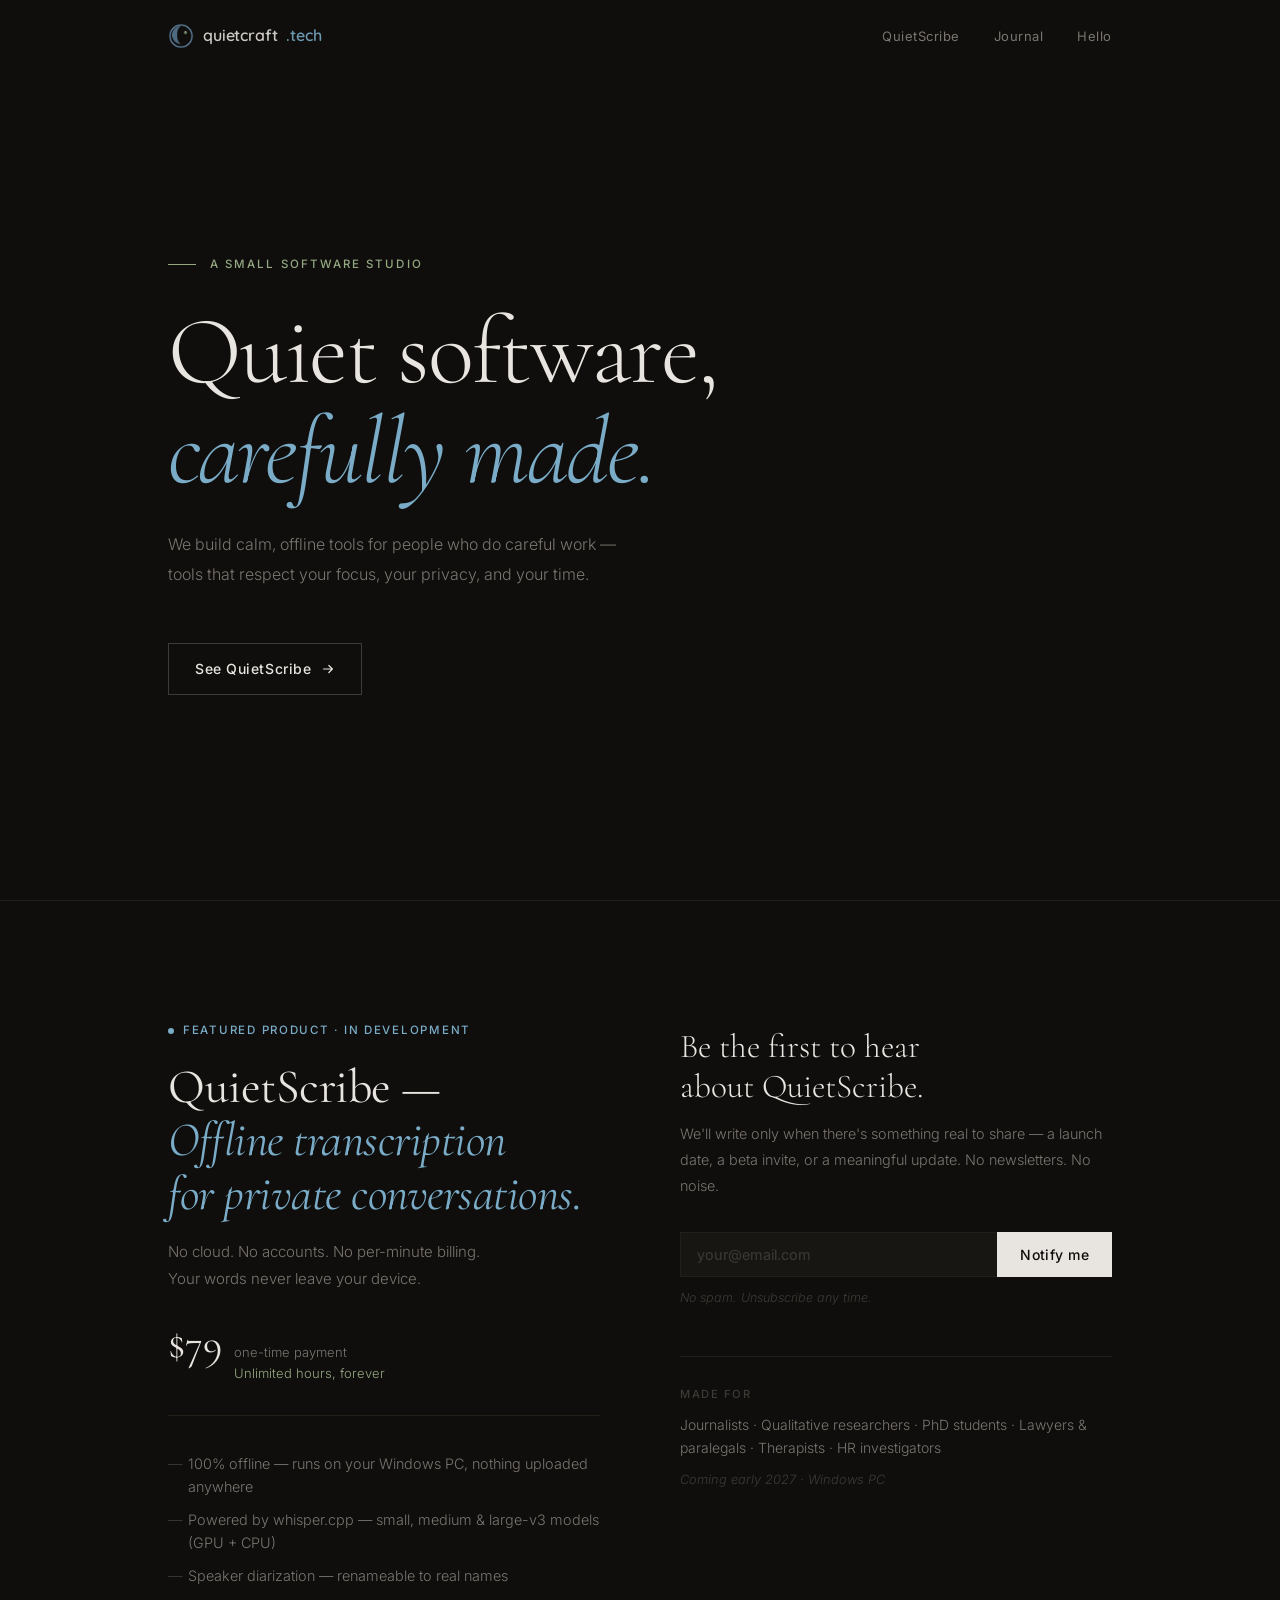
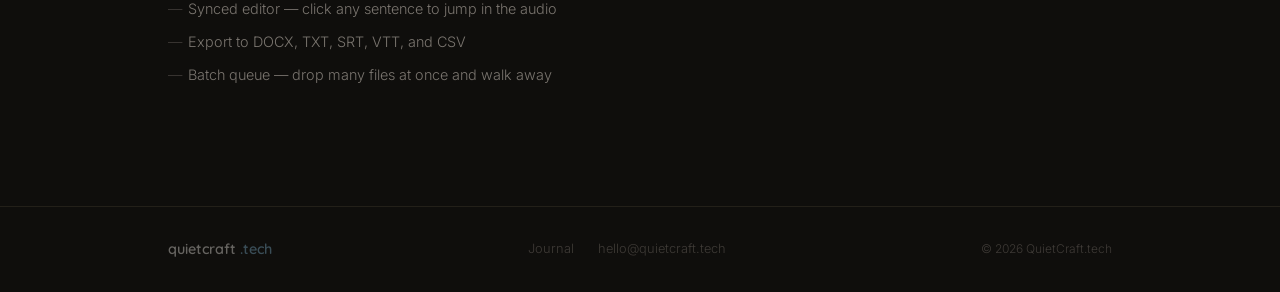
==== commit 2b10e41c: "Redesign landing page with dark-first minimal layout Rewrote index.html from scratch: always-dark th" ====
--- a/index.html
+++ b/index.html
@@ -4,525 +4,362 @@
   <meta charset="UTF-8">
   <meta name="viewport" content="width=device-width, initial-scale=1.0">
   <title>QuietCraft.tech — Quiet software, carefully made.</title>
-  <meta name="description" content="QuietCraft builds calm, human-centered software tools. QuietScribe is our offline transcription app for privacy-focused professionals — lawyers, journalists, researchers.">
-  <meta name="theme-color" content="#F9F7F4">
-
-  <link rel="stylesheet" href="css/main.css">
-
+  <meta name="description" content="QuietCraft builds calm, offline software for people who do careful work. QuietScribe: private transcription with no cloud, no accounts.">
+  <meta name="theme-color" content="#0F0E0C">
+  <link rel="preconnect" href="https://fonts.googleapis.com">
+  <link rel="preconnect" href="https://fonts.gstatic.com" crossorigin>
+  <link href="https://fonts.googleapis.com/css2?family=Cormorant+Garamond:ital,wght@0,300;0,400;1,300;1,400&family=Quicksand:wght@500;600&family=Inter:wght@300;400;500&display=swap" rel="stylesheet">
   <style>
-    /* ── Hero ──────────────────────────────────────── */
+    *, *::before, *::after { box-sizing: border-box; margin: 0; padding: 0; }
+    html { scroll-behavior: smooth; font-size: 16px; }
+
+    :root {
+      --bg:      #0F0E0C;
+      --surface: #181613;
+      --text:    #E8E4DF;
+      --muted:   #7A756F;
+      --dim:     #3E3A36;
+      --border:  #232019;
+      --green:   #94A882;
+      --blue:    #7AACC8;
+      --pad:     clamp(22px, 5.5vw, 68px);
+      --max:     1080px;
+    }
+
+    body {
+      background: var(--bg);
+      color: var(--text);
+      font-family: 'Inter', -apple-system, BlinkMacSystemFont, sans-serif;
+      font-weight: 300;
+      line-height: 1.7;
+      -webkit-font-smoothing: antialiased;
+      -moz-osx-font-smoothing: grayscale;
+      overflow-x: hidden;
+    }
+    a { color: inherit; text-decoration: none; }
+    ul { list-style: none; }
+    img { display: block; max-width: 100%; }
+
+    .container {
+      max-width: var(--max);
+      margin: 0 auto;
+      padding: 0 var(--pad);
+    }
+
+    /* Skip link */
+    .skip-link {
+      position: absolute; top: -100%; left: 20px;
+      background: var(--text); color: var(--bg);
+      padding: 8px 16px; font-size: 0.875rem;
+      z-index: 10000; transition: top 0.2s;
+    }
+    .skip-link:focus { top: 0; }
+    .sr-only {
+      position: absolute; width: 1px; height: 1px;
+      padding: 0; margin: -1px; overflow: hidden;
+      clip: rect(0,0,0,0); white-space: nowrap; border: 0;
+    }
+    :focus-visible { outline: 2px solid var(--blue); outline-offset: 3px; }
+
+    /* ── Nav ─────────────────────────────────────── */
+    .nav {
+      position: fixed; top: 0; left: 0; right: 0;
+      z-index: 100; padding: 22px 0;
+      border-bottom: 1px solid transparent;
+      transition: background 0.4s, padding 0.4s, border-color 0.4s;
+    }
+    .nav.scrolled {
+      background: rgba(15, 14, 12, 0.92);
+      backdrop-filter: blur(18px);
+      -webkit-backdrop-filter: blur(18px);
+      padding: 14px 0;
+      border-color: var(--border);
+    }
+    .nav-inner {
+      display: flex; align-items: center; justify-content: space-between;
+    }
+    .nav-logo {
+      display: flex; align-items: center; gap: 9px;
+      font-family: 'Quicksand', sans-serif;
+      font-weight: 600; font-size: 1rem; letter-spacing: -0.01em;
+      color: var(--text); opacity: 0.88;
+    }
+    .nav-logo img { width: 26px; height: 26px; object-fit: contain; }
+    .nav-logo .dot { color: var(--blue); opacity: 1; }
+    .nav-links { display: flex; gap: 34px; align-items: center; }
+    .nav-links a {
+      font-size: 0.8125rem; font-weight: 400; letter-spacing: 0.04em;
+      color: var(--muted); transition: color 0.2s;
+    }
+    .nav-links a:hover { color: var(--text); }
+
+    .hamburger {
+      display: none; flex-direction: column; gap: 5px;
+      background: none; border: none; cursor: pointer; padding: 4px;
+    }
+    .hamburger span {
+      display: block; width: 22px; height: 1.5px;
+      background: var(--text); transform-origin: center;
+      transition: transform 0.3s, opacity 0.3s;
+    }
+    .hamburger.open span:nth-child(1) { transform: translateY(6.5px) rotate(45deg); }
+    .hamburger.open span:nth-child(2) { opacity: 0; }
+    .hamburger.open span:nth-child(3) { transform: translateY(-6.5px) rotate(-45deg); }
+
+    .mobile-menu {
+      display: none; position: fixed; inset: 0;
+      background: var(--bg); z-index: 99;
+      flex-direction: column; align-items: center; justify-content: center;
+      gap: 40px; opacity: 0; pointer-events: none; transition: opacity 0.3s;
+    }
+    .mobile-menu.open { opacity: 1; pointer-events: all; }
+    .mobile-menu a {
+      font-family: 'Cormorant Garamond', serif;
+      font-size: 2.5rem; font-weight: 300;
+      color: var(--text); opacity: 0.7; transition: opacity 0.2s, color 0.2s;
+    }
+    .mobile-menu a:hover { opacity: 1; color: var(--blue); }
+
+    @media (max-width: 680px) {
+      .nav-links { display: none; }
+      .hamburger { display: flex; }
+      .mobile-menu { display: flex; }
+    }
+
+    /* ── Hero ────────────────────────────────────── */
     .hero {
       min-height: 100svh;
-      display: flex;
-      align-items: center;
-      padding-top: 80px;
-      padding-bottom: var(--section-pad);
-    }
-    .hero-inner {
-      display: grid;
-      grid-template-columns: 1fr 1fr;
-      gap: 60px;
-      align-items: center;
-    }
-    .hero-text { max-width: 520px; }
-
-    .hero-eyebrow {
-      font-size: 0.8rem;
-      font-weight: 500;
-      letter-spacing: 0.13em;
-      text-transform: uppercase;
-      color: var(--accent-green);
-      margin-bottom: 22px;
-      display: flex;
-      align-items: center;
-      gap: 12px;
-    }
-    .hero-eyebrow::before {
-      content: '';
-      display: block;
-      width: 26px;
-      height: 1px;
-      background: var(--accent-green);
+      display: flex; flex-direction: column; justify-content: center;
+      padding: 130px var(--pad) 80px;
+      max-width: var(--max); margin: 0 auto;
+    }
+    .hero-label {
+      font-size: 0.72rem; font-weight: 500;
+      letter-spacing: 0.18em; text-transform: uppercase;
+      color: var(--green); margin-bottom: 28px;
+      display: flex; align-items: center; gap: 14px;
+    }
+    .hero-label::before {
+      content: ''; display: block;
+      width: 28px; height: 1px; background: var(--green);
     }
     .hero-headline {
-      font-family: var(--font-head);
-      font-size: clamp(2.8rem, 5vw, 4.4rem);
-      font-weight: 300;
-      line-height: 1.1;
-      letter-spacing: -0.015em;
-      margin-bottom: 22px;
-    }
-    .hero-headline em { font-style: italic; color: var(--accent-blue); }
-    .hero-subhead {
-      font-size: 1.0625rem;
-      font-weight: 300;
-      line-height: 1.75;
-      opacity: 0.7;
-      margin-bottom: 44px;
-      max-width: 420px;
-    }
-
-    /* Hero visual */
-    .hero-visual {
-      display: flex;
-      justify-content: center;
-      align-items: center;
-    }
-    .logo-anim { width: 340px; height: 340px; }
-
-    /* Animations */
-    .anim-orbit  { animation: qc-orbit   18s linear     infinite; transform-origin: 170px 170px; }
-    .anim-breathe{ animation: qc-breathe  6s ease-in-out infinite; transform-origin: 170px 170px; }
-    .anim-float  { animation: qc-float    4s ease-in-out infinite; }
-
-    @keyframes qc-orbit   { to { transform: rotate(360deg); } }
-    @keyframes qc-breathe { 0%,100% { transform: scale(1);    opacity: 0.9; }
-                            50%     { transform: scale(1.04); opacity: 1;   } }
-    @keyframes qc-float   { 0%,100% { transform: translateY(0);   }
-                            50%     { transform: translateY(-9px); } }
-
-    @media (max-width: 920px) {
-      .hero-inner     { grid-template-columns: 1fr; text-align: center; }
-      .hero-text      { max-width: 100%; margin: 0 auto; }
-      .hero-eyebrow   { justify-content: center; }
-      .hero-subhead   { max-width: 100%; margin-left: auto; margin-right: auto; }
-      .hero-visual    { order: -1; }
-      .logo-anim      { width: 220px; height: 220px; }
-    }
-
-    /* ── Philosophy ─────────────────────────────── */
-    .philosophy       { padding: var(--section-pad) 0; }
-    .philosophy-grid  {
-      display: grid;
-      grid-template-columns: repeat(3, 1fr);
-      gap: 60px;
-    }
-    .philo-item  { display: flex; flex-direction: column; gap: 18px; }
-    .philo-icon  { width: 40px; height: 40px; }
-    .philo-title {
-      font-family: var(--font-head);
-      font-size: 1.5rem;
-      font-weight: 400;
-      line-height: 1.2;
-    }
-    .philo-text  { font-size: 0.9375rem; line-height: 1.8; opacity: 0.68; }
-
-    @media (max-width: 768px) {
-      .philosophy-grid { grid-template-columns: 1fr; gap: 48px; }
-    }
-
-    /* ── Product — QuietScribe ──────────────────── */
+      font-family: 'Cormorant Garamond', serif;
+      font-size: clamp(3.4rem, 7.5vw, 6.2rem);
+      font-weight: 300; line-height: 1.04;
+      letter-spacing: -0.02em;
+      margin-bottom: 28px; max-width: 820px;
+    }
+    .hero-headline em { font-style: italic; color: var(--blue); }
+    .hero-sub {
+      font-size: 1rem; font-weight: 300; line-height: 1.85;
+      color: var(--muted); margin-bottom: 54px; max-width: 460px;
+    }
+    .hero-cta {
+      display: inline-flex; align-items: center; gap: 10px;
+      font-family: 'Inter', sans-serif;
+      font-size: 0.875rem; font-weight: 500; letter-spacing: 0.04em;
+      color: var(--text); border: 1px solid var(--dim);
+      padding: 13px 26px; align-self: flex-start;
+      transition: border-color 0.3s, background 0.3s;
+    }
+    .hero-cta:hover {
+      border-color: var(--blue);
+      background: rgba(122, 172, 200, 0.07);
+    }
+    .hero-cta svg { flex-shrink: 0; transition: transform 0.3s; }
+    .hero-cta:hover svg { transform: translateX(4px); }
+
+    /* ── Divider ─────────────────────────────────── */
+    .divider {
+      border: none; border-top: 1px solid var(--border); margin: 0;
+    }
+
+    /* ── Product ─────────────────────────────────── */
     .product {
-      padding: var(--section-pad) 0;
-      background: linear-gradient(180deg, transparent,
-                  rgba(108,145,178,0.05) 25%, rgba(108,145,178,0.05) 75%, transparent);
+      padding: clamp(72px, 10vw, 120px) var(--pad);
+      max-width: var(--max); margin: 0 auto;
     }
     .product-inner {
-      display: grid;
-      grid-template-columns: 1fr 1fr;
-      gap: 80px;
-      align-items: start;
-    }
-
-    .product-badge {
-      display: inline-flex;
-      align-items: center;
-      gap: 8px;
-      font-size: 0.75rem;
-      font-weight: 500;
-      letter-spacing: 0.12em;
-      text-transform: uppercase;
-      color: var(--accent-blue);
-      margin-bottom: 18px;
-    }
-    .badge-dot {
-      width: 6px; height: 6px;
-      border-radius: 50%;
-      background: var(--accent-blue);
-      animation: badge-pulse 2.5s ease-in-out infinite;
-    }
-    @keyframes badge-pulse {
-      0%,100% { opacity:1; transform:scale(1);   }
-      50%      { opacity:0.4; transform:scale(0.7); }
-    }
-
-    .product-headline {
-      font-family: var(--font-head);
-      font-size: clamp(1.9rem, 3.5vw, 3rem);
-      font-weight: 400;
-      line-height: 1.14;
-      letter-spacing: -0.01em;
-      margin-bottom: 16px;
-    }
-    .product-headline em { font-style: italic; color: var(--accent-blue); }
-
-    .product-subhead {
-      font-size: 1rem;
-      line-height: 1.75;
-      opacity: 0.66;
-      margin-bottom: 30px;
-    }
-
-    /* Price block */
-    .price-block {
-      display: inline-flex;
-      align-items: baseline;
-      gap: 6px;
-      padding: 12px 20px;
-      border: 1px solid var(--border);
-      background: white;
-      margin-bottom: 36px;
-    }
-    .price-amount {
-      font-family: var(--font-head);
-      font-size: 2.5rem;
-      font-weight: 500;
-      line-height: 1;
-    }
-    .price-once  { font-size: 0.8125rem; opacity: 0.5; }
-    .price-divider {
-      width: 1px; height: 26px;
-      background: var(--border);
-      align-self: center;
-      margin: 0 4px;
-    }
-    .price-unlimited { font-size: 0.8125rem; color: var(--accent-green); font-weight: 500; }
-
-    /* Features list */
-    .features-list  { display: flex; flex-direction: column; gap: 11px; margin-bottom: 40px; }
-    .feature-item   {
-      display: flex;
-      align-items: flex-start;
-      gap: 13px;
-      font-size: 0.9375rem;
-      line-height: 1.55;
-      opacity: 0.8;
-    }
-    .feature-item::before {
-      content: '';
-      display: block;
-      width: 18px; height: 18px; min-width: 18px;
-      margin-top: 1px;
-      background-image: url("data:image/svg+xml,%3Csvg viewBox='0 0 18 18' fill='none' xmlns='http://www.w3.org/2000/svg'%3E%3Ccircle cx='9' cy='9' r='8' stroke='%238A9A7A' stroke-width='1.2'/%3E%3Cpath d='M5.5 9L8 11.5L12.5 7' stroke='%238A9A7A' stroke-width='1.2' stroke-linecap='round' stroke-linejoin='round'/%3E%3C/svg%3E");
-      background-size: contain;
-      background-repeat: no-repeat;
-    }
-
-    /* CTA */
-    .product-cta {
-      display: inline-flex;
-      align-items: center;
-      gap: 10px;
-      font-family: var(--font-body);
-      font-size: 0.9375rem;
-      font-weight: 500;
-      letter-spacing: 0.02em;
-      color: white;
-      background: var(--accent-blue);
-      border: 1.5px solid var(--accent-blue);
-      padding: 14px 30px;
-      cursor: pointer;
-      transition: background 0.3s, box-shadow 0.3s, transform 0.2s;
-    }
-    .product-cta:hover {
-      background: #5a7d9e;
-      border-color: #5a7d9e;
-      box-shadow: 0 6px 24px rgba(108,145,178,0.32);
-      transform: translateY(-1px);
-    }
-    .product-status {
-      margin-top: 14px;
-      font-size: 0.8125rem;
-      opacity: 0.45;
-      font-style: italic;
-    }
-
-    /* Right column visual */
-    .product-visual { display: flex; flex-direction: column; gap: 20px; }
-
-    .mic-wrap { text-align: center; padding: 20px 0 8px; }
-
-    /* App window mockup */
-    .mockup-window {
-      background: white;
-      border: 1px solid var(--border);
-      box-shadow: 0 2px 4px rgba(0,0,0,0.04), 0 20px 56px rgba(0,0,0,0.06);
-      overflow: hidden;
-      transition: box-shadow 0.4s;
-    }
-    .mockup-window:hover {
-      box-shadow: 0 4px 8px rgba(0,0,0,0.05), 0 28px 72px rgba(0,0,0,0.1);
-    }
-    .mockup-bar {
-      display: flex;
-      align-items: center;
-      gap: 7px;
-      padding: 11px 15px;
+      display: grid; grid-template-columns: 1fr 1fr;
+      gap: 80px; align-items: start;
+    }
+
+    .product-tag {
+      display: flex; align-items: center; gap: 9px;
+      font-size: 0.72rem; font-weight: 500;
+      letter-spacing: 0.15em; text-transform: uppercase;
+      color: var(--blue); margin-bottom: 20px;
+    }
+    .pulse {
+      width: 6px; height: 6px; border-radius: 50%;
+      background: var(--blue);
+      animation: pulse 2.5s ease-in-out infinite;
+    }
+    @keyframes pulse {
+      0%,100% { opacity: 1; transform: scale(1); }
+      50%      { opacity: 0.3; transform: scale(0.6); }
+    }
+
+    .product-name {
+      font-family: 'Cormorant Garamond', serif;
+      font-size: clamp(2rem, 3.8vw, 3rem);
+      font-weight: 400; line-height: 1.12;
+      letter-spacing: -0.01em; margin-bottom: 16px;
+    }
+    .product-name em { font-style: italic; color: var(--blue); }
+    .product-desc {
+      font-size: 0.9375rem; line-height: 1.82;
+      color: var(--muted); margin-bottom: 32px;
+    }
+
+    .price {
+      display: flex; align-items: baseline; gap: 12px;
+      margin-bottom: 36px; padding-bottom: 32px;
       border-bottom: 1px solid var(--border);
-      background: var(--bg);
-    }
-    .mdot { width: 10px; height: 10px; border-radius: 50%; }
-    .mdot-r { background: #F4C4BD; }
-    .mdot-y { background: #F4DCBD; }
-    .mdot-g { background: #C4D9BD; }
-    .mbar-title { font-size: 0.75rem; opacity: 0.45; margin: 0 auto; letter-spacing: 0.02em; }
-    .mockup-body { padding: 28px; }
-    .dropzone {
-      border: 1.5px dashed var(--border);
-      padding: 32px 16px;
-      text-align: center;
-      display: flex;
-      flex-direction: column;
-      align-items: center;
-      gap: 9px;
-      transition: border-color 0.3s, background 0.3s;
-      cursor: default;
-    }
-    .dropzone:hover {
-      border-color: var(--accent-blue);
-      background: rgba(108,145,178,0.03);
-    }
-    .dz-label { font-size: 0.875rem; opacity: 0.48; }
-    .dz-sub   { font-size: 0.75rem; opacity: 0.32; }
-    .file-queue { margin-top: 14px; display: flex; flex-direction: column; gap: 7px; }
-    .file-row {
-      display: flex;
-      align-items: center;
-      gap: 11px;
-      padding: 9px 11px;
-      background: var(--bg);
-      border: 1px solid var(--border);
-    }
-    .ficon { width: 26px; height: 26px; border-radius: 3px; flex-shrink: 0; }
-    .fname { font-size: 0.8rem; opacity: 0.68; flex: 1; }
-    .fstat { font-size: 0.75rem; }
-    .fstat-done   { color: var(--accent-green); }
-    .fstat-active { color: var(--accent-blue); }
-    .fstat-queue  { color: var(--hover); }
-
-    .for-whom-box {
-      padding: 18px 22px;
-      border: 1px solid var(--border);
-      background: white;
-    }
-    .for-whom-label {
-      font-size: 0.72rem;
-      font-weight: 500;
-      letter-spacing: 0.1em;
-      text-transform: uppercase;
-      color: var(--hover);
-      margin-bottom: 9px;
-    }
-    .for-whom-text { font-size: 0.9rem; line-height: 1.7; opacity: 0.68; }
-
-    @media (max-width: 920px) {
-      .product-inner  { grid-template-columns: 1fr; gap: 56px; }
-      .product-visual { order: -1; }
-    }
-
-    /* ── Testimonial ─────────────────────────────── */
-    .testimonial       { padding: var(--section-pad) 0; text-align: center; }
-    .testimonial-inner { max-width: 700px; margin: 0 auto; }
-    .tq-open {
-      font-family: var(--font-head);
-      font-size: 5.5rem;
-      line-height: 0.45;
-      color: var(--accent-blue);
-      opacity: 0.2;
-      display: block;
-      margin-bottom: 8px;
-    }
-    .tq-quote {
-      font-family: var(--font-head);
-      font-size: clamp(1.5rem, 3.2vw, 2.25rem);
-      font-weight: 300;
-      font-style: italic;
-      line-height: 1.45;
-      letter-spacing: 0.01em;
-      margin-bottom: 28px;
-    }
-    .tq-attr {
-      font-size: 0.875rem;
-      opacity: 0.45;
-      letter-spacing: 0.04em;
-      display: flex;
-      align-items: center;
-      justify-content: center;
-      gap: 14px;
-    }
-    .tq-attr::before, .tq-attr::after {
-      content: '';
-      display: block;
-      width: 22px;
-      height: 1px;
-      background: var(--border);
-    }
-
-    /* ── Waitlist section ────────────────────────── */
-    .waitlist { padding: var(--section-pad) 0; border-top: 1px solid var(--border); }
-    .waitlist-inner {
-      display: grid;
-      grid-template-columns: 1fr 1fr;
-      gap: 80px;
-      align-items: center;
-    }
-    .waitlist-headline {
-      font-family: var(--font-head);
-      font-size: clamp(1.8rem, 3vw, 2.7rem);
-      font-weight: 400;
-      line-height: 1.18;
-      margin-bottom: 14px;
-    }
-    .waitlist-sub { font-size: 0.9375rem; line-height: 1.75; opacity: 0.62; }
-
-    .waitlist-form { display: flex; flex-direction: column; gap: 11px; }
-    .form-row      { display: flex; }
+    }
+    .price-num {
+      font-family: 'Cormorant Garamond', serif;
+      font-size: 2.6rem; font-weight: 400; line-height: 1;
+    }
+    .price-info { font-size: 0.8125rem; color: var(--muted); line-height: 1.55; }
+    .price-info span { display: block; color: var(--green); }
+
+    .features {
+      display: flex; flex-direction: column; gap: 10px;
+      margin-bottom: 0;
+    }
+    .features li {
+      font-size: 0.9rem; line-height: 1.6;
+      color: var(--muted); padding-left: 20px; position: relative;
+    }
+    .features li::before {
+      content: '—'; position: absolute; left: 0; color: var(--dim);
+    }
+
+    /* ── Waitlist col ────────────────────────────── */
+    .waitlist-col { padding-top: 6px; }
+    .waitlist-head {
+      font-family: 'Cormorant Garamond', serif;
+      font-size: clamp(1.65rem, 2.6vw, 2.25rem);
+      font-weight: 300; line-height: 1.2; margin-bottom: 14px;
+    }
+    .waitlist-sub {
+      font-size: 0.9rem; line-height: 1.82;
+      color: var(--muted); margin-bottom: 32px;
+    }
+
+    .form-row { display: flex; margin-bottom: 10px; }
     .wl-input {
-      flex: 1;
-      font-family: var(--font-body);
-      font-size: 0.9375rem;
-      padding: 13px 18px;
-      border: 1.5px solid var(--border);
-      border-right: none;
-      background: white;
-      color: var(--text);
-      outline: none;
-      transition: border-color 0.3s;
+      flex: 1; font-family: 'Inter', sans-serif;
+      font-size: 0.9rem; padding: 13px 16px;
+      background: var(--surface); border: 1px solid var(--border);
+      border-right: none; color: var(--text);
+      outline: none; transition: border-color 0.3s;
       -webkit-appearance: none;
     }
-    .wl-input::placeholder { color: var(--hover); }
-    .wl-input:focus        { border-color: var(--accent-blue); }
+    .wl-input::placeholder { color: var(--dim); }
+    .wl-input:focus { border-color: var(--blue); }
     .wl-btn {
-      font-family: var(--font-body);
-      font-size: 0.9375rem;
-      font-weight: 500;
-      letter-spacing: 0.02em;
-      padding: 13px 22px;
-      background: var(--text);
-      color: var(--bg);
-      border: 1.5px solid var(--text);
-      cursor: pointer;
-      white-space: nowrap;
-      transition: background 0.3s, border-color 0.3s;
-    }
-    .wl-btn:hover { background: var(--accent-blue); border-color: var(--accent-blue); }
-    .form-note    { font-size: 0.8125rem; opacity: 0.42; font-style: italic; }
-
-    @media (max-width: 768px) {
-      .waitlist-inner { grid-template-columns: 1fr; gap: 36px; }
-      .form-row       { flex-direction: column; }
-      .wl-input       { border-right: 1.5px solid var(--border); border-bottom: none; }
-    }
-
-    /* ── Modal ───────────────────────────────────── */
-    .modal-overlay {
-      position: fixed;
-      inset: 0;
-      background: rgba(44, 42, 41, 0.52);
-      backdrop-filter: blur(5px);
-      -webkit-backdrop-filter: blur(5px);
-      z-index: 2000;
-      display: flex;
-      align-items: center;
-      justify-content: center;
-      padding: 20px;
-      opacity: 0;
-      pointer-events: none;
-      transition: opacity 0.3s ease;
-    }
-    .modal-overlay.open { opacity: 1; pointer-events: all; }
-
-    .modal {
-      background: var(--bg);
-      border: 1px solid var(--border);
-      max-width: 480px;
-      width: 100%;
-      padding: 48px;
-      position: relative;
-      box-shadow: 0 8px 48px rgba(0,0,0,0.14);
-      transform: translateY(18px) scale(0.98);
-      transition: transform 0.35s cubic-bezier(0.16, 1, 0.3, 1);
-    }
-    .modal-overlay.open .modal { transform: translateY(0) scale(1); }
-
-    .modal-close {
-      position: absolute;
-      top: 18px; right: 18px;
-      background: none; border: none;
-      cursor: pointer;
-      width: 32px; height: 32px;
-      display: flex; align-items: center; justify-content: center;
-      color: var(--hover);
+      font-family: 'Inter', sans-serif;
+      font-size: 0.875rem; font-weight: 500; letter-spacing: 0.03em;
+      padding: 13px 22px; background: var(--text); color: var(--bg);
+      border: 1px solid var(--text); cursor: pointer; white-space: nowrap;
+      transition: background 0.3s, border-color 0.3s, color 0.3s;
+    }
+    .wl-btn:hover { background: var(--blue); border-color: var(--blue); color: white; }
+    .form-note { font-size: 0.78rem; color: var(--dim); font-style: italic; }
+
+    .platform-note {
+      margin-top: 48px; padding-top: 28px; border-top: 1px solid var(--border);
+    }
+    .platform-label {
+      font-size: 0.7rem; font-weight: 500;
+      letter-spacing: 0.14em; text-transform: uppercase;
+      color: var(--dim); margin-bottom: 9px;
+    }
+    .platform-text { font-size: 0.875rem; color: var(--muted); line-height: 1.65; }
+    .platform-status {
+      margin-top: 10px; font-size: 0.8rem;
+      color: var(--dim); font-style: italic;
+    }
+
+    @media (max-width: 800px) {
+      .product-inner { grid-template-columns: 1fr; gap: 52px; }
+      .waitlist-col { padding-top: 0; }
+      .form-row { flex-direction: column; }
+      .wl-input {
+        border-right: 1px solid var(--border);
+        border-bottom: none;
+      }
+    }
+
+    /* ── Footer ──────────────────────────────────── */
+    footer {
+      border-top: 1px solid var(--border);
+    }
+    .footer-inner {
+      max-width: var(--max); margin: 0 auto; padding: 30px var(--pad);
+      display: flex; align-items: center;
+      justify-content: space-between; gap: 20px; flex-wrap: wrap;
+    }
+    .footer-logo {
+      font-family: 'Quicksand', sans-serif; font-weight: 600;
+      font-size: 0.9rem; color: var(--text); opacity: 0.4;
+    }
+    .footer-logo .dot { color: var(--blue); opacity: 1; }
+    .footer-links { display: flex; gap: 24px; }
+    .footer-links a {
+      font-size: 0.8rem; color: var(--dim);
       transition: color 0.2s;
     }
-    .modal-close:hover { color: var(--text); }
-
-    .modal-title {
-      font-family: var(--font-head);
-      font-size: 2rem;
-      font-weight: 400;
-      line-height: 1.15;
-      margin-bottom: 10px;
-    }
-    .modal-sub  { font-size: 0.9rem; line-height: 1.72; opacity: 0.62; margin-bottom: 30px; }
-    .modal-form { display: flex; flex-direction: column; gap: 11px; }
-    .modal-input {
-      font-family: var(--font-body);
-      font-size: 0.9375rem;
-      padding: 13px 17px;
-      border: 1.5px solid var(--border);
-      background: white;
-      color: var(--text);
-      outline: none;
-      width: 100%;
-      transition: border-color 0.3s;
-      -webkit-appearance: none;
-    }
-    .modal-input::placeholder { color: var(--hover); }
-    .modal-input:focus        { border-color: var(--accent-blue); }
-    .modal-btn {
-      font-family: var(--font-body);
-      font-size: 0.9375rem;
-      font-weight: 500;
-      padding: 14px 24px;
-      background: var(--accent-blue);
-      color: white;
-      border: none;
-      cursor: pointer;
-      width: 100%;
-      transition: background 0.3s, box-shadow 0.3s;
-    }
-    .modal-btn:hover { background: #5a7d9e; box-shadow: 0 4px 20px rgba(108,145,178,0.3); }
-    .modal-note { font-size: 0.8125rem; opacity: 0.38; text-align: center; font-style: italic; }
+    .footer-links a:hover { color: var(--muted); }
+    .footer-copy { font-size: 0.75rem; color: var(--dim); }
+
+    @media (max-width: 560px) {
+      .footer-inner { flex-direction: column; align-items: flex-start; gap: 14px; }
+    }
+
+    /* ── Reveal ──────────────────────────────────── */
+    .reveal {
+      opacity: 0; transform: translateY(20px);
+      transition: opacity 0.7s cubic-bezier(0.16, 1, 0.3, 1),
+                  transform 0.7s cubic-bezier(0.16, 1, 0.3, 1);
+    }
+    .reveal.visible { opacity: 1; transform: translateY(0); }
+    .d1 { transition-delay: 0.10s; }
+    .d2 { transition-delay: 0.20s; }
+    .d3 { transition-delay: 0.32s; }
+    .d4 { transition-delay: 0.44s; }
+
+    @media (prefers-reduced-motion: reduce) {
+      *, *::before, *::after {
+        animation-duration: 0.01ms !important;
+        transition-duration: 0.01ms !important;
+      }
+    }
+    @media (scripting: none) {
+      .reveal { opacity: 1; transform: translateY(0); }
+    }
   </style>
 </head>
 <body>
 
 <a href="#main" class="skip-link">Skip to main content</a>
 
-<!-- ══ NAVIGATION ══════════════════════════════════════ -->
+<!-- NAV -->
 <nav class="nav" id="nav" role="navigation" aria-label="Main navigation">
   <div class="container">
     <div class="nav-inner">
-
       <a href="index.html" class="nav-logo" aria-label="QuietCraft.tech — home">
-        <svg class="logo-icon" viewBox="0 0 26 26" fill="none" aria-hidden="true">
-          <circle cx="13" cy="13" r="11" stroke="#6C91B2" stroke-width="1.4"/>
-          <path d="M13 3C8.03 3 4 7.03 4 12S8.03 21 13 21C10.7 19.6 9.1 17.2 9.1 12C9.1 6.8 10.7 4.4 13 3Z"
-                fill="#6C91B2" opacity="0.8"/>
-          <circle cx="17.5" cy="9.5" r="1.5" fill="#8A9A7A"/>
-        </svg>
-        quietcraft<span class="logo-dot"> .tech</span>
+        <img src="assets/logo/logo-icon.png" alt="" width="26" height="26">
+        quietcraft<span class="dot"> .tech</span>
       </a>
-
       <ul class="nav-links" role="list">
-        <li><a href="#quietscribe">Work</a></li>
-        <li><a href="#approach">Approach</a></li>
         <li><a href="#quietscribe">QuietScribe</a></li>
         <li><a href="blog/">Journal</a></li>
         <li><a href="mailto:hello@quietcraft.tech">Hello</a></li>
       </ul>
-
       <button class="hamburger" id="hamburger"
               aria-label="Open navigation" aria-expanded="false">
         <span></span><span></span><span></span>
@@ -533,338 +370,101 @@
 
 <div class="mobile-menu" id="mobile-menu"
      role="dialog" aria-label="Navigation menu" aria-modal="true">
-  <a href="#quietscribe">Work</a>
-  <a href="#approach">Approach</a>
   <a href="#quietscribe">QuietScribe</a>
   <a href="blog/">Journal</a>
   <a href="mailto:hello@quietcraft.tech">Hello</a>
 </div>
 
-<!-- ══ MAIN CONTENT ════════════════════════════════════ -->
 <main id="main">
 
-  <!-- ── HERO ──────────────────────────────────────── -->
-  <section class="hero" aria-labelledby="hero-headline">
-    <div class="container">
-      <div class="hero-inner">
-
-        <div class="hero-text">
-          <p class="hero-eyebrow reveal">A small software studio</p>
-          <h1 class="hero-headline reveal reveal-delay-1" id="hero-headline">
-            Quiet software,<br><em>carefully made.</em>
-          </h1>
-          <p class="hero-subhead reveal reveal-delay-2">
-            We build calm, human-centered tools for people who make things —
-            tools that respect your focus, your privacy, and your time.
-          </p>
-          <a href="#quietscribe" class="btn-outline reveal reveal-delay-3"
-             aria-label="See QuietScribe, our offline transcription tool">
-            See QuietScribe
-            <svg viewBox="0 0 16 16" fill="none" aria-hidden="true">
-              <path d="M3 8H13M9 4L13 8L9 12"
-                    stroke="currentColor" stroke-width="1.4"
-                    stroke-linecap="round" stroke-linejoin="round"/>
-            </svg>
-          </a>
-        </div>
-
-        <div class="hero-visual" aria-hidden="true">
-          <svg class="logo-anim" viewBox="0 0 340 340" fill="none">
-            <!-- Outer ring -->
-            <circle cx="170" cy="170" r="150" stroke="#E5E2DC" stroke-width="1"/>
-            <!-- Orbiting dot -->
-            <g class="anim-orbit">
-              <circle cx="170" cy="22" r="4.5" fill="#6C91B2" opacity="0.45"/>
-            </g>
-            <!-- Dashed inner ring -->
-            <circle cx="170" cy="170" r="108" stroke="#E5E2DC" stroke-width="0.75"
-                    stroke-dasharray="3 9"/>
-            <!-- Crescent — breathing -->
-            <g class="anim-breathe">
-              <circle cx="170" cy="170" r="76" fill="none" stroke="#6C91B2"
-                      stroke-width="1.5" opacity="0.28"/>
-              <path d="M170 94C131 94 99 126 99 165C99 204 131 236 170 236
-                       C152 227 141 197 141 165C141 133 152 103 170 94Z"
-                    fill="#6C91B2" opacity="0.16"/>
-              <path d="M170 94C131 94 99 126 99 165C99 204 131 236 170 236
-                       C152 227 141 197 141 165C141 133 152 103 170 94Z"
-                    fill="none" stroke="#6C91B2" stroke-width="1.5" opacity="0.58"/>
-            </g>
-            <!-- Needle + thread — floating -->
-            <g class="anim-float" style="transform-origin: 210px 128px">
-              <line x1="204" y1="112" x2="220" y2="148"
-                    stroke="#8A9A7A" stroke-width="1.8" stroke-linecap="round"/>
-              <ellipse cx="204.5" cy="113" rx="2.5" ry="3.5" fill="none"
-                       stroke="#8A9A7A" stroke-width="1.2"
-                       transform="rotate(-22 204.5 113)"/>
-              <path d="M203 116 Q193 134 188 156 Q183 174 191 190"
-                    stroke="#8A9A7A" stroke-width="0.9" stroke-linecap="round"
-                    fill="none" stroke-dasharray="2 5" opacity="0.55"/>
-              <circle cx="191" cy="191" r="2.2" fill="#8A9A7A" opacity="0.45"/>
-            </g>
-            <!-- Centre -->
-            <circle cx="170" cy="170" r="4.5" fill="#6C91B2" opacity="0.35"/>
-            <circle cx="170" cy="170" r="1.8" fill="#6C91B2"/>
-          </svg>
-        </div>
-
-      </div>
+  <!-- HERO -->
+  <section aria-labelledby="hero-headline">
+    <div class="hero">
+      <p class="hero-label reveal">A small software studio</p>
+      <h1 class="hero-headline reveal d1" id="hero-headline">
+        Quiet software,<br><em>carefully made.</em>
+      </h1>
+      <p class="hero-sub reveal d2">
+        We build calm, offline tools for people who do careful work —
+        tools that respect your focus, your privacy, and your time.
+      </p>
+      <a href="#quietscribe" class="hero-cta reveal d3"
+         aria-label="See QuietScribe, our offline transcription tool">
+        See QuietScribe
+        <svg width="14" height="14" viewBox="0 0 16 16" fill="none" aria-hidden="true">
+          <path d="M3 8H13M9 4L13 8L9 12"
+                stroke="currentColor" stroke-width="1.4"
+                stroke-linecap="round" stroke-linejoin="round"/>
+        </svg>
+      </a>
     </div>
   </section>
 
-  <div class="section-divider"></div>
-
-  <!-- ── PHILOSOPHY / APPROACH ─────────────────────── -->
-  <section class="philosophy" id="approach" aria-labelledby="philosophy-label">
-    <div class="container">
-      <p class="section-label" id="philosophy-label">Our approach</p>
-      <div class="philosophy-grid">
-
-        <article class="philo-item reveal">
-          <svg class="philo-icon" viewBox="0 0 40 40" fill="none" aria-hidden="true">
-            <path d="M32 8C28 12 20 14 16 22C14 26 13 31 13 31"
-                  stroke="#8A9A7A" stroke-width="1.4" stroke-linecap="round"/>
-            <path d="M32 8C24 10 18 18 14 28"
-                  stroke="#8A9A7A" stroke-width="1.4" stroke-linecap="round" opacity="0.38"/>
-            <path d="M22 16L16 22" stroke="#8A9A7A" stroke-width="1" stroke-linecap="round" opacity="0.5"/>
-            <path d="M26 13L19 25" stroke="#8A9A7A" stroke-width="1" stroke-linecap="round" opacity="0.5"/>
-            <path d="M19 20L13 31" stroke="#8A9A7A" stroke-width="1.2" stroke-linecap="round" opacity="0.55"/>
-          </svg>
-          <h2 class="philo-title">Gentle process</h2>
-          <p class="philo-text">
-            We build at a measured pace — no crunch, no hype cycles.
-            Good software takes time to get right, and we'd rather
-            ship something careful than something fast.
-          </p>
-        </article>
-
-        <article class="philo-item reveal reveal-delay-1">
-          <svg class="philo-icon" viewBox="0 0 40 40" fill="none" aria-hidden="true">
-            <rect x="8" y="22" width="18" height="6" rx="2"
-                  stroke="#8A9A7A" stroke-width="1.4"/>
-            <rect x="20" y="10" width="10" height="8" rx="3"
-                  stroke="#8A9A7A" stroke-width="1.4"/>
-            <line x1="16" y1="22" x2="20" y2="14"
-                  stroke="#8A9A7A" stroke-width="1.4" stroke-linecap="round"/>
-          </svg>
-          <h2 class="philo-title">Honest craft</h2>
-          <p class="philo-text">
-            Software that feels good in your hands — not clever for its own sake.
-            Every interaction is considered. Every feature earns its place.
-            Nothing is added to impress.
-          </p>
-        </article>
-
-        <article class="philo-item reveal reveal-delay-2">
-          <svg class="philo-icon" viewBox="0 0 40 40" fill="none" aria-hidden="true">
-            <line x1="20" y1="32" x2="20" y2="18"
-                  stroke="#8A9A7A" stroke-width="1.4" stroke-linecap="round"/>
-            <path d="M20 22C20 22 14 20 13 14C13 14 19 12 22 18"
-                  stroke="#8A9A7A" stroke-width="1.3" stroke-linecap="round"
-                  stroke-linejoin="round" fill="none"/>
-            <path d="M20 18C20 18 23 14 28 14C28 14 28 20 22 22"
-                  stroke="#8A9A7A" stroke-width="1.3" stroke-linecap="round"
-                  stroke-linejoin="round" fill="none"/>
-            <path d="M16 32 Q20 30 24 32"
-                  stroke="#8A9A7A" stroke-width="1.2" stroke-linecap="round"
-                  fill="none" opacity="0.4"/>
-          </svg>
-          <h2 class="philo-title">Steady growth</h2>
-          <p class="philo-text">
-            Sustainable tools for sustainable work. We're not chasing growth
-            at any cost — we're building something we're proud of, for people
-            who value quality over noise.
-          </p>
-        </article>
-
-      </div>
-    </div>
-  </section>
-
-  <div class="section-divider"></div>
-
-  <!-- ── QUIETSCRIBE ───────────────────────────────── -->
-  <section class="product" id="quietscribe" aria-labelledby="product-headline">
-    <div class="container">
+  <hr class="divider">
+
+  <!-- PRODUCT + WAITLIST -->
+  <section id="quietscribe" aria-labelledby="product-name">
+    <div class="product">
       <div class="product-inner">
 
-        <!-- Left: text -->
-        <div class="product-text">
-          <p class="product-badge reveal">
-            <span class="badge-dot" aria-hidden="true"></span>
+        <div>
+          <p class="product-tag reveal">
+            <span class="pulse" aria-hidden="true"></span>
             Featured product · In development
           </p>
-          <h2 class="product-headline reveal reveal-delay-1" id="product-headline">
-            QuietScribe —<br><em>Offline transcription<br>for private conversations.</em>
+          <h2 class="product-name reveal d1" id="product-name">
+            QuietScribe —<br>
+            <em>Offline transcription<br>for private conversations.</em>
           </h2>
-          <p class="product-subhead reveal reveal-delay-2">
+          <p class="product-desc reveal d2">
             No cloud. No accounts. No per-minute billing.<br>
             Your words never leave your device.
           </p>
-          <div class="price-block reveal reveal-delay-2"
-               aria-label="Price: $79 one-time, unlimited hours forever">
-            <span class="price-amount">$79</span>
-            <span class="price-once">one-time</span>
-            <span class="price-divider" aria-hidden="true"></span>
-            <span class="price-unlimited">Unlimited hours, forever</span>
+          <div class="price reveal d2"
+               aria-label="$79 one-time payment, unlimited hours forever">
+            <span class="price-num">$79</span>
+            <span class="price-info">
+              one-time payment
+              <span>Unlimited hours, forever</span>
+            </span>
           </div>
-          <ul class="features-list reveal reveal-delay-3" aria-label="QuietScribe features">
-            <li class="feature-item">100% offline — runs on your Windows PC, nothing uploaded anywhere</li>
-            <li class="feature-item">Powered by whisper.cpp — small, medium &amp; large-v3 models (GPU + CPU)</li>
-            <li class="feature-item">Speaker diarization — Speaker 1 &amp; 2, renameable to real names</li>
-            <li class="feature-item">Synced transcript editor — click any sentence to jump in the audio</li>
-            <li class="feature-item">Export to DOCX, TXT, SRT, VTT, and CSV with timestamps &amp; labels</li>
-            <li class="feature-item">Batch queue — drop many files at once and walk away</li>
+          <ul class="features reveal d3" aria-label="QuietScribe features">
+            <li>100% offline — runs on your Windows PC, nothing uploaded anywhere</li>
+            <li>Powered by whisper.cpp — small, medium &amp; large-v3 models (GPU + CPU)</li>
+            <li>Speaker diarization — renameable to real names</li>
+            <li>Synced editor — click any sentence to jump in the audio</li>
+            <li>Export to DOCX, TXT, SRT, VTT, and CSV</li>
+            <li>Batch queue — drop many files at once and walk away</li>
           </ul>
-          <button class="product-cta reveal reveal-delay-3"
-                  id="open-modal" aria-haspopup="dialog">
-            Join the quiet waitlist
-          </button>
-          <p class="product-status reveal">Coming early 2027 · Windows PC</p>
         </div>
 
-        <!-- Right: visual -->
-        <div class="product-visual reveal reveal-delay-2" aria-label="QuietScribe illustration and app preview">
-
-          <!-- Microphone + lock illustration -->
-          <div class="mic-wrap">
-            <svg viewBox="0 0 180 200" fill="none"
-                 style="width:130px; margin:0 auto;"
-                 role="img" aria-label="Microphone with privacy lock icon">
-              <!-- Mic body -->
-              <rect x="68" y="20" width="44" height="80" rx="22"
-                    fill="#EEF3F8" stroke="#6C91B2" stroke-width="2"/>
-              <line x1="80" y1="50" x2="100" y2="50" stroke="#6C91B2"
-                    stroke-width="1.2" opacity="0.38" stroke-linecap="round"/>
-              <line x1="78" y1="62" x2="102" y2="62" stroke="#6C91B2"
-                    stroke-width="1.2" opacity="0.38" stroke-linecap="round"/>
-              <line x1="80" y1="74" x2="100" y2="74" stroke="#6C91B2"
-                    stroke-width="1.2" opacity="0.38" stroke-linecap="round"/>
-              <!-- Arm + post + base -->
-              <path d="M90 100 C55 100 44 80 44 60"
-                    stroke="#6C91B2" stroke-width="2" stroke-linecap="round" fill="none"/>
-              <path d="M90 100 C125 100 136 80 136 60"
-                    stroke="#6C91B2" stroke-width="2" stroke-linecap="round" fill="none"/>
-              <line x1="90" y1="100" x2="90" y2="148"
-                    stroke="#6C91B2" stroke-width="2" stroke-linecap="round"/>
-              <path d="M60 148 Q90 156 120 148"
-                    stroke="#6C91B2" stroke-width="2.5" stroke-linecap="round" fill="none"/>
-              <!-- Lock -->
-              <rect x="108" y="26" width="36" height="28" rx="5"
-                    fill="#F9F7F4" stroke="#8A9A7A" stroke-width="1.8"/>
-              <path d="M116 26V20C116 14 132 14 132 20V26"
-                    stroke="#8A9A7A" stroke-width="1.8" fill="none" stroke-linecap="round"/>
-              <circle cx="126" cy="39" r="3.8" fill="#8A9A7A" opacity="0.6"/>
-              <rect x="124.5" y="41" width="3" height="5" rx="1"
-                    fill="#8A9A7A" opacity="0.6"/>
-            </svg>
-          </div>
-
-          <!-- App mockup window -->
-          <div class="mockup-window" role="img"
-               aria-label="QuietScribe interface showing drag-and-drop and file queue">
-            <div class="mockup-bar" aria-hidden="true">
-              <span class="mdot mdot-r"></span>
-              <span class="mdot mdot-y"></span>
-              <span class="mdot mdot-g"></span>
-              <span class="mbar-title">QuietScribe</span>
-            </div>
-            <div class="mockup-body" aria-hidden="true">
-              <div class="dropzone">
-                <svg width="26" height="26" viewBox="0 0 26 26" fill="none">
-                  <rect x="3" y="5" width="20" height="16" rx="3"
-                        stroke="#AFA9A0" stroke-width="1.4"/>
-                  <path d="M9 13H17M13 9V17" stroke="#AFA9A0"
-                        stroke-width="1.4" stroke-linecap="round"/>
-                </svg>
-                <p class="dz-label">Drop audio or video files here</p>
-                <p class="dz-sub">MP3, WAV, MP4, M4A, FLAC &amp; more</p>
-              </div>
-              <div class="file-queue">
-                <div class="file-row">
-                  <div class="ficon" style="background:rgba(108,145,178,0.14)"></div>
-                  <span class="fname">interview_dr_chen.mp3</span>
-                  <span class="fstat fstat-done">✓ Done</span>
-                </div>
-                <div class="file-row">
-                  <div class="ficon" style="background:rgba(138,154,122,0.2)"></div>
-                  <span class="fname">focus_group_may.wav</span>
-                  <span class="fstat fstat-active">Transcribing…</span>
-                </div>
-                <div class="file-row">
-                  <div class="ficon" style="background:rgba(175,169,160,0.1)"></div>
-                  <span class="fname">client_session_3.m4a</span>
-                  <span class="fstat fstat-queue">Queued</span>
-                </div>
-              </div>
-            </div>
-          </div>
-
-          <div class="for-whom-box">
-            <p class="for-whom-label">Made for</p>
-            <p class="for-whom-text">
-              Journalists · Qualitative researchers · PhD students ·
-              Lawyers &amp; paralegals · Therapists · HR investigators
-            </p>
-          </div>
-
-        </div>
-      </div>
-    </div>
-  </section>
-
-  <div class="section-divider"></div>
-
-  <!-- ── TESTIMONIAL ───────────────────────────────── -->
-  <section class="testimonial" aria-label="Testimonial">
-    <div class="container">
-      <div class="testimonial-inner">
-        <span class="tq-open reveal" aria-hidden="true">"</span>
-        <blockquote>
-          <p class="tq-quote reveal reveal-delay-1">
-            QuietCraft's tools don't yell at me. They just work,
-            quietly and beautifully.
-          </p>
-          <footer>
-            <cite class="tq-attr reveal reveal-delay-2">
-              A. Researcher, University of Edinburgh
-            </cite>
-          </footer>
-        </blockquote>
-      </div>
-    </div>
-  </section>
-
-  <div class="section-divider"></div>
-
-  <!-- ── WAITLIST ──────────────────────────────────── -->
-  <section class="waitlist" id="waitlist" aria-labelledby="waitlist-headline">
-    <div class="container">
-      <div class="waitlist-inner">
-
-        <div class="reveal">
-          <h2 class="waitlist-headline" id="waitlist-headline">
+        <div class="waitlist-col reveal d2" id="waitlist">
+          <h2 class="waitlist-head">
             Be the first to hear<br>about QuietScribe.
           </h2>
           <p class="waitlist-sub">
             We'll write only when there's something real to share — a launch date,
             a beta invite, or a meaningful update. No newsletters. No noise.
           </p>
-        </div>
-
-        <div class="reveal reveal-delay-2">
-          <form class="waitlist-form" id="waitlist-form"
-                data-netlify="true" name="waitlist">
+          <form id="waitlist-form" data-netlify="true" name="waitlist">
             <input type="hidden" name="form-name" value="waitlist">
             <div class="form-row">
               <label for="wl-email" class="sr-only">Email address</label>
               <input class="wl-input" type="email" id="wl-email" name="email"
                      placeholder="your@email.com"
                      required autocomplete="email" aria-required="true">
-              <button class="wl-btn" type="submit">Notify Me</button>
+              <button class="wl-btn" type="submit">Notify me</button>
             </div>
-            <p class="form-note">No spam. Unsubscribe any time. We respect your inbox.</p>
+            <p class="form-note">No spam. Unsubscribe any time.</p>
           </form>
+          <div class="platform-note">
+            <p class="platform-label">Made for</p>
+            <p class="platform-text">
+              Journalists · Qualitative researchers · PhD students ·
+              Lawyers &amp; paralegals · Therapists · HR investigators
+            </p>
+            <p class="platform-status">Coming early 2027 · Windows PC</p>
+          </div>
         </div>
 
       </div>
@@ -873,62 +473,23 @@
 
 </main>
 
-<!-- ══ FOOTER ══════════════════════════════════════════ -->
-<footer class="footer" role="contentinfo">
-  <div class="container">
-    <div class="footer-inner">
-      <a href="index.html" class="footer-logo" aria-label="QuietCraft.tech home">
-        quietcraft<span class="logo-dot"> .tech</span>
-      </a>
-      <nav class="footer-links" aria-label="Footer navigation">
-        <a href="blog/">Journal</a>
-        <a href="mailto:hello@quietcraft.tech">hello@quietcraft.tech</a>
-      </nav>
-      <p class="footer-copy">© 2026 QuietCraft.tech</p>
-    </div>
+<footer role="contentinfo">
+  <div class="footer-inner">
+    <span class="footer-logo">quietcraft<span class="dot"> .tech</span></span>
+    <nav class="footer-links" aria-label="Footer navigation">
+      <a href="blog/">Journal</a>
+      <a href="mailto:hello@quietcraft.tech">hello@quietcraft.tech</a>
+    </nav>
+    <p class="footer-copy">© 2026 QuietCraft.tech</p>
   </div>
 </footer>
 
-<!-- ══ MODAL — Waitlist ═════════════════════════════════ -->
-<div class="modal-overlay" id="modal-overlay"
-     role="dialog" aria-modal="true"
-     aria-labelledby="modal-title" aria-hidden="true">
-  <div class="modal">
-    <button class="modal-close" id="modal-close" aria-label="Close">
-      <svg width="18" height="18" viewBox="0 0 18 18" fill="none" aria-hidden="true">
-        <path d="M4 4L14 14M14 4L4 14"
-              stroke="currentColor" stroke-width="1.5" stroke-linecap="round"/>
-      </svg>
-    </button>
-    <h2 class="modal-title" id="modal-title">Join the quiet waitlist</h2>
-    <p class="modal-sub">
-      We're building QuietScribe for people who need private transcription without
-      compromise. Leave your email and we'll reach out when it's ready.
-    </p>
-    <form class="modal-form" id="modal-form"
-          data-netlify="true" name="waitlist">
-      <input type="hidden" name="form-name" value="waitlist">
-      <label for="modal-email" class="sr-only">Email address</label>
-      <input class="modal-input" type="email" id="modal-email" name="email"
-             placeholder="your@email.com"
-             required autocomplete="email" aria-required="true">
-      <button class="modal-btn" type="submit">
-        Send me a note when it's ready
-      </button>
-      <p class="modal-note">No spam, ever. Just a quiet note when the time is right.</p>
-    </form>
-  </div>
-</div>
-
-<!-- ══ SCRIPTS ══════════════════════════════════════════ -->
 <script>
-  // Nav scroll state
   const nav = document.getElementById('nav');
   window.addEventListener('scroll', () => {
     nav.classList.toggle('scrolled', window.scrollY > 40);
   }, { passive: true });
 
-  // Hamburger menu
   const hamburger = document.getElementById('hamburger');
   const mobileMenu = document.getElementById('mobile-menu');
   hamburger.addEventListener('click', () => {
@@ -946,78 +507,46 @@
     });
   });
 
-  // Scroll-triggered reveal
-  const revealObserver = new IntersectionObserver(entries => {
+  const revealObs = new IntersectionObserver(entries => {
     entries.forEach(e => {
       if (e.isIntersecting) {
         e.target.classList.add('visible');
-        revealObserver.unobserve(e.target);
+        revealObs.unobserve(e.target);
       }
     });
-  }, { threshold: 0.12, rootMargin: '0px 0px -40px 0px' });
-  document.querySelectorAll('.reveal').forEach(el => revealObserver.observe(el));
-
-  // Hero reveals fire immediately on load
+  }, { threshold: 0.1, rootMargin: '0px 0px -30px 0px' });
+  document.querySelectorAll('.reveal').forEach(el => revealObs.observe(el));
+
   document.querySelectorAll('.hero .reveal').forEach((el, i) => {
-    setTimeout(() => el.classList.add('visible'), 80 + i * 110);
+    setTimeout(() => el.classList.add('visible'), 80 + i * 100);
   });
 
-  // Modal
-  const overlay   = document.getElementById('modal-overlay');
-  const closeBtn  = document.getElementById('modal-close');
-  const openBtn   = document.getElementById('open-modal');
-
-  function openModal() {
-    overlay.classList.add('open');
-    overlay.setAttribute('aria-hidden', 'false');
-    document.body.style.overflow = 'hidden';
-    setTimeout(() => document.getElementById('modal-email').focus(), 60);
-  }
-  function closeModal() {
-    overlay.classList.remove('open');
-    overlay.setAttribute('aria-hidden', 'true');
-    document.body.style.overflow = '';
-    openBtn.focus();
-  }
-  openBtn.addEventListener('click', openModal);
-  closeBtn.addEventListener('click', closeModal);
-  overlay.addEventListener('click', e => { if (e.target === overlay) closeModal(); });
-  document.addEventListener('keydown', e => {
-    if (e.key === 'Escape' && overlay.classList.contains('open')) closeModal();
-  });
-
-  // Netlify Forms — AJAX submission, no page redirect
-  function setupForm(form) {
-    if (!form) return;
-    const btn = form.querySelector(‘button[type="submit"]’);
-    const original = btn.textContent;
-    form.addEventListener(‘submit’, async e => {
+  const form = document.getElementById('waitlist-form');
+  if (form) {
+    const btn = form.querySelector('button[type="submit"]');
+    form.addEventListener('submit', async e => {
       e.preventDefault();
-      btn.textContent = ‘Sending…’;
+      btn.textContent = 'Sending…';
       btn.disabled = true;
       try {
-        const res = await fetch(‘/’, {
-          method: ‘POST’,
-          headers: { ‘Content-Type’: ‘application/x-www-form-urlencoded’ },
+        const res = await fetch('/', {
+          method: 'POST',
+          headers: { 'Content-Type': 'application/x-www-form-urlencoded' },
           body: new URLSearchParams(new FormData(form)).toString()
         });
         if (res.ok) {
-          btn.textContent = ‘You’re on the list ✓’;
+          btn.textContent = 'You\'re on the list ✓';
           form.reset();
-          if (overlay && overlay.classList.contains(‘open’))
-            setTimeout(() => closeModal(), 1400);
         } else {
-          btn.textContent = ‘Something went wrong — try again’;
+          btn.textContent = 'Something went wrong — try again';
           btn.disabled = false;
         }
       } catch {
-        btn.textContent = original;
+        btn.textContent = 'Notify me';
         btn.disabled = false;
       }
     });
   }
-  setupForm(document.getElementById(‘waitlist-form’));
-  setupForm(document.getElementById(‘modal-form’));
 </script>
 
 </body>
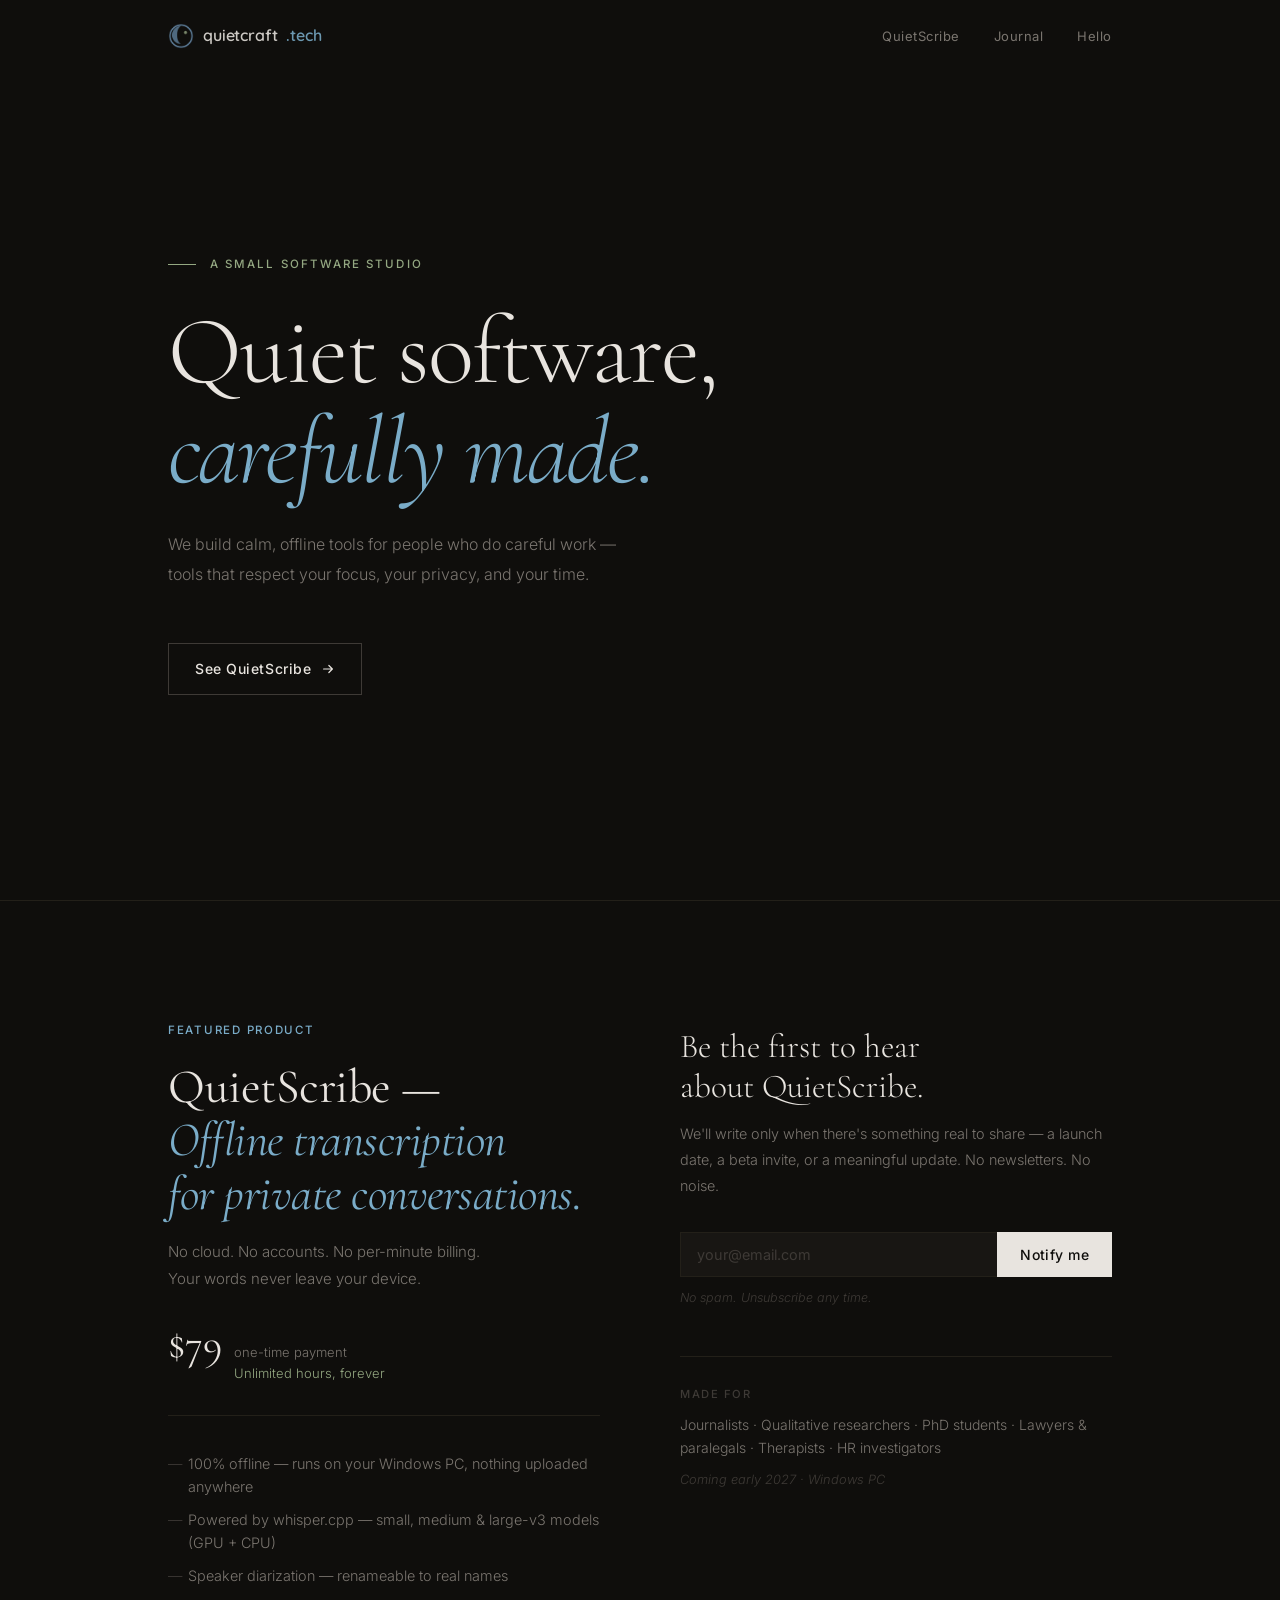
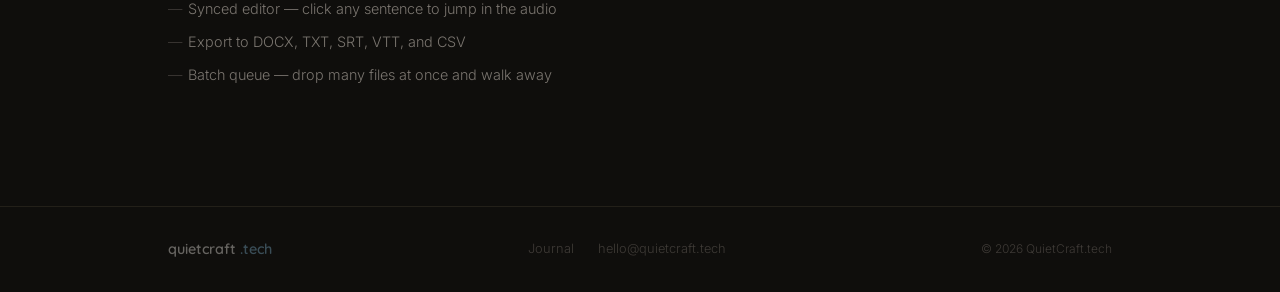
==== commit 3d7b3571: "Remove pulse indicator and 'In development' from product tag Co-Authored-By: Claude Sonnet 4.6 <nore" ====
--- a/index.html
+++ b/index.html
@@ -408,10 +408,7 @@
       <div class="product-inner">
 
         <div>
-          <p class="product-tag reveal">
-            <span class="pulse" aria-hidden="true"></span>
-            Featured product · In development
-          </p>
+          <p class="product-tag reveal">Featured product</p>
           <h2 class="product-name reveal d1" id="product-name">
             QuietScribe —<br>
             <em>Offline transcription<br>for private conversations.</em>
